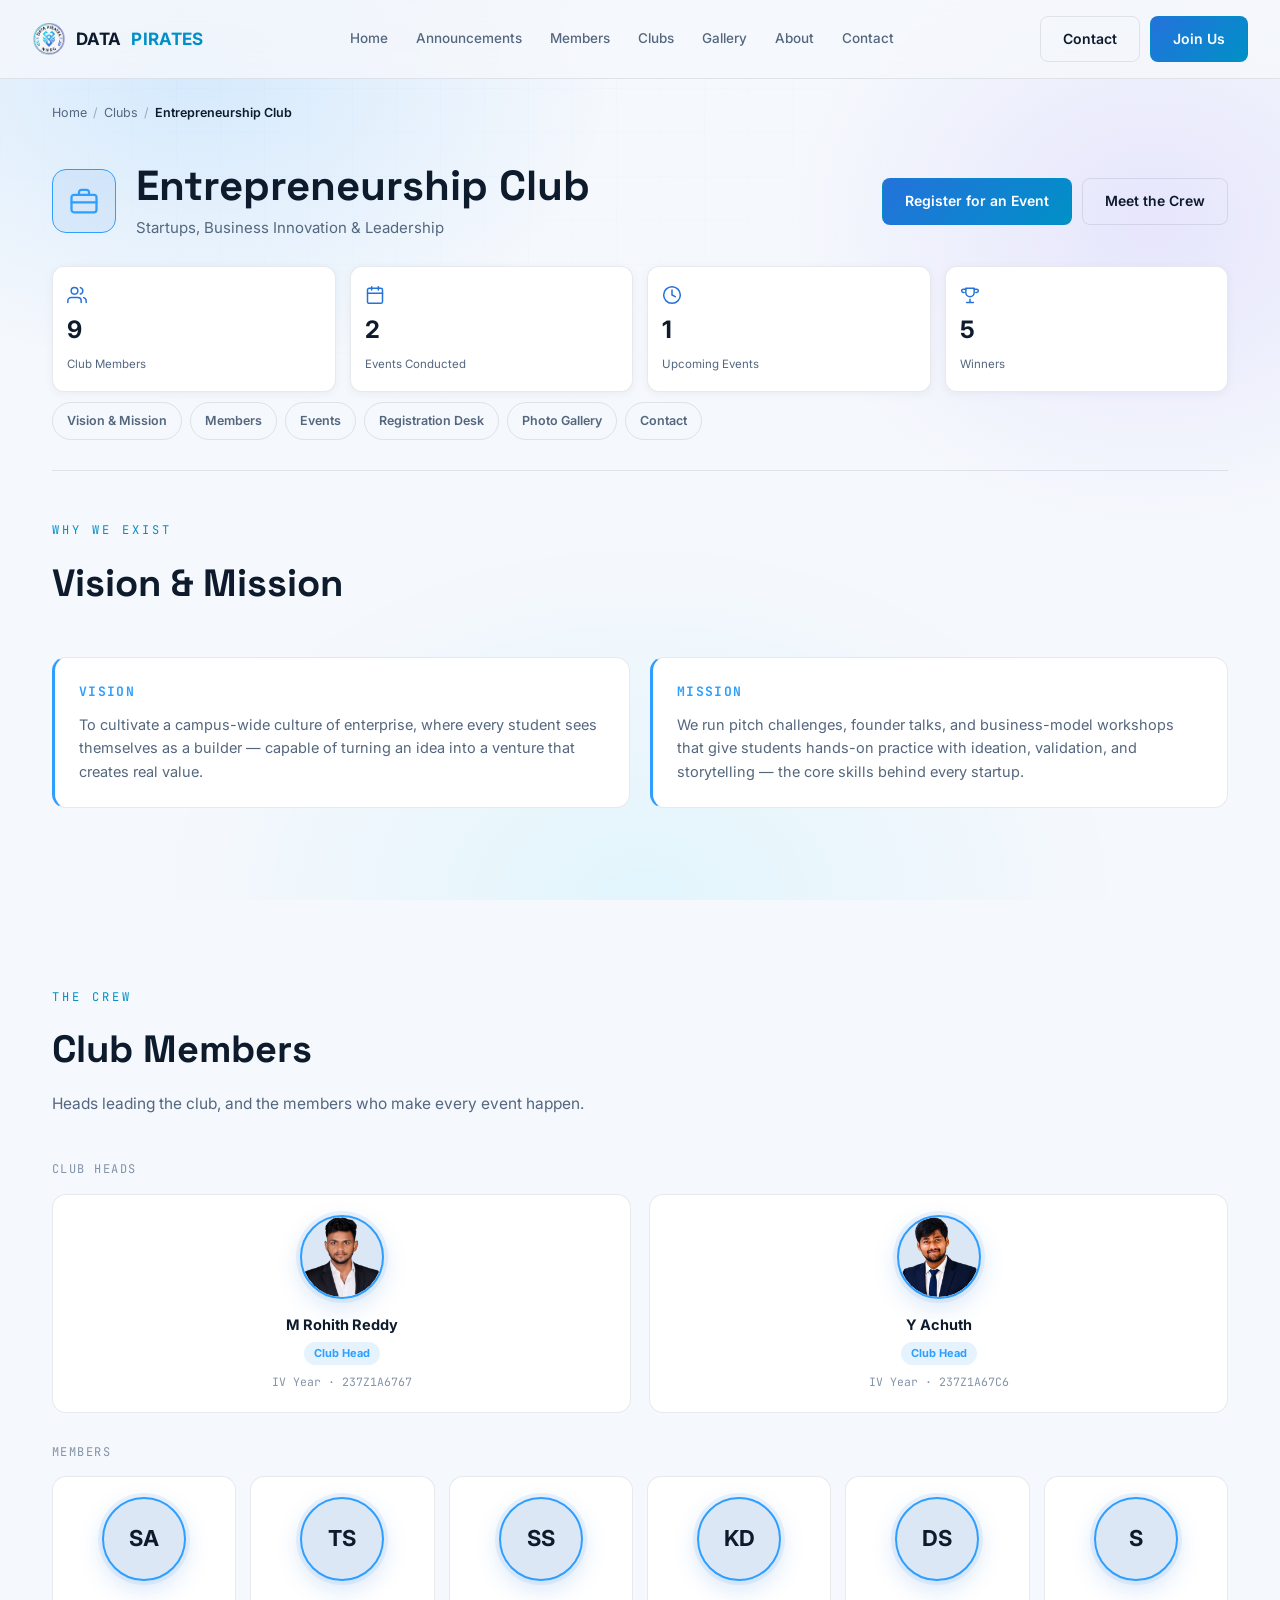
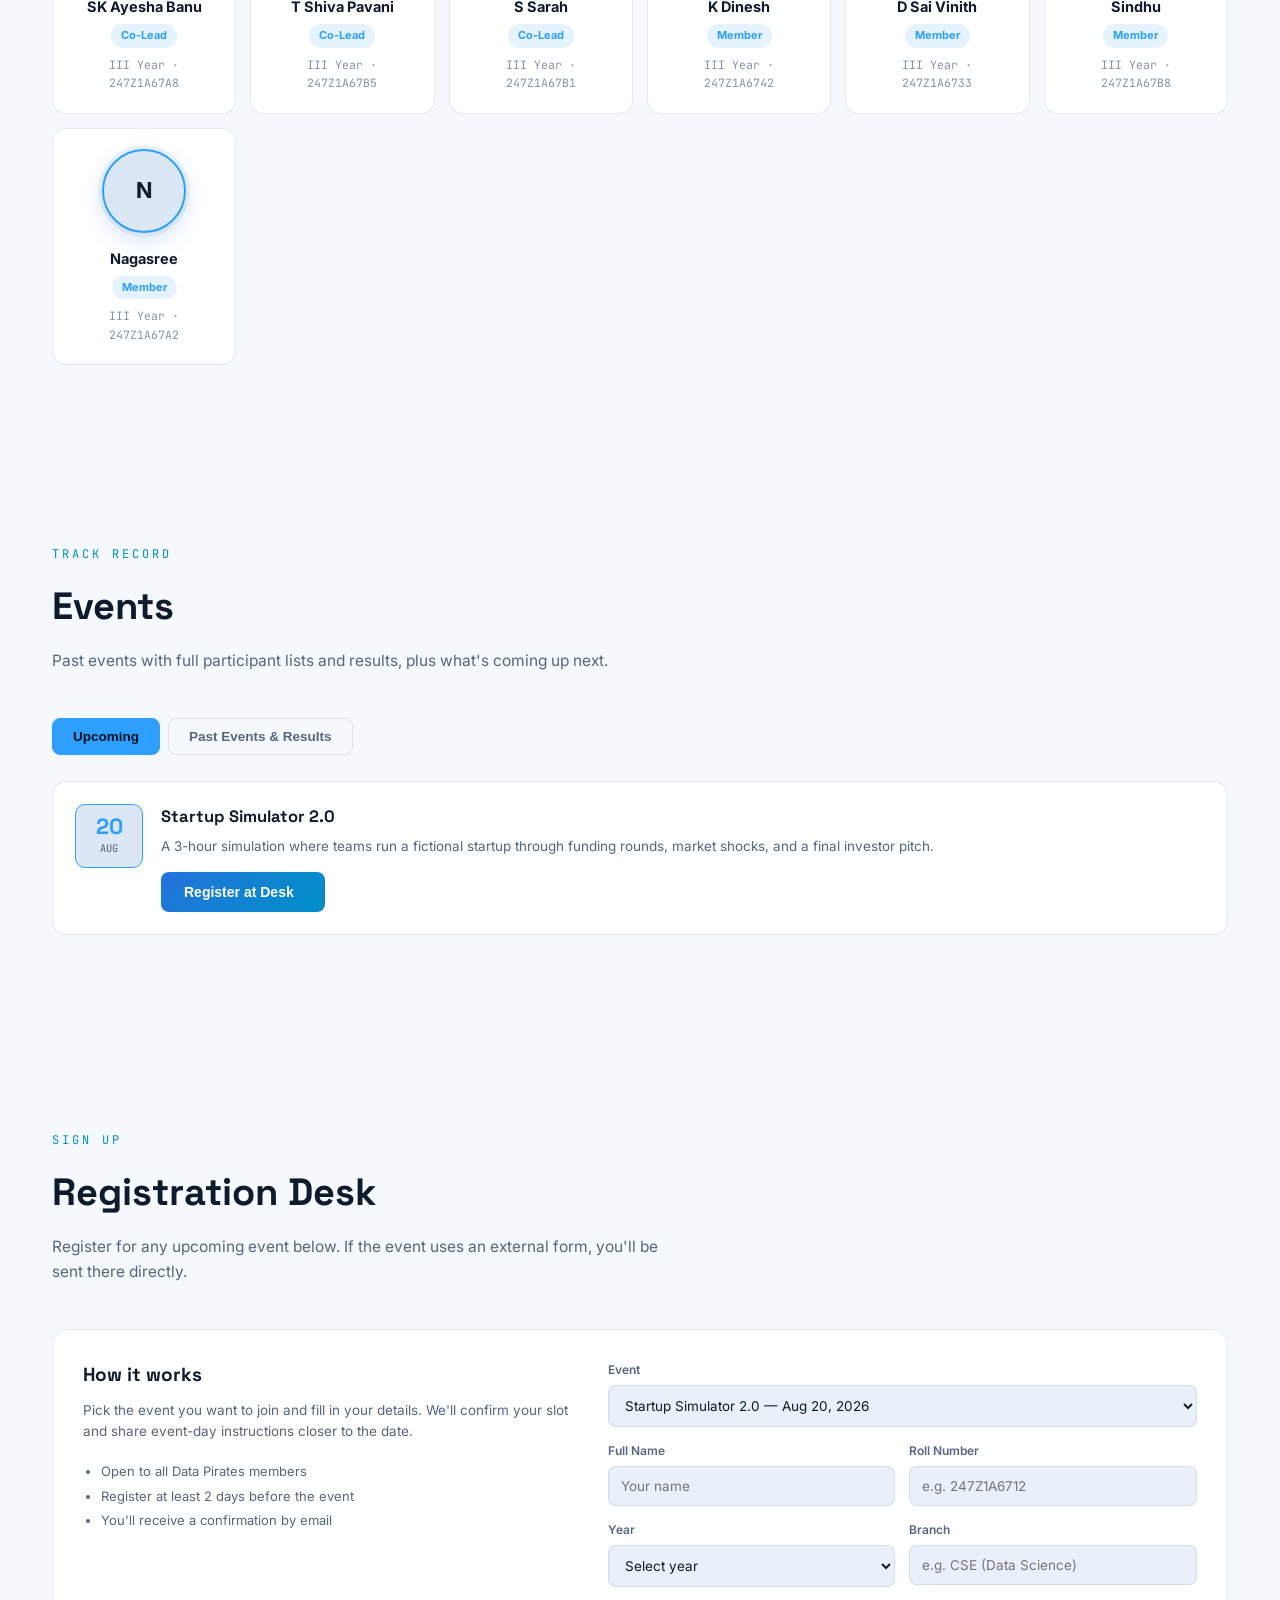
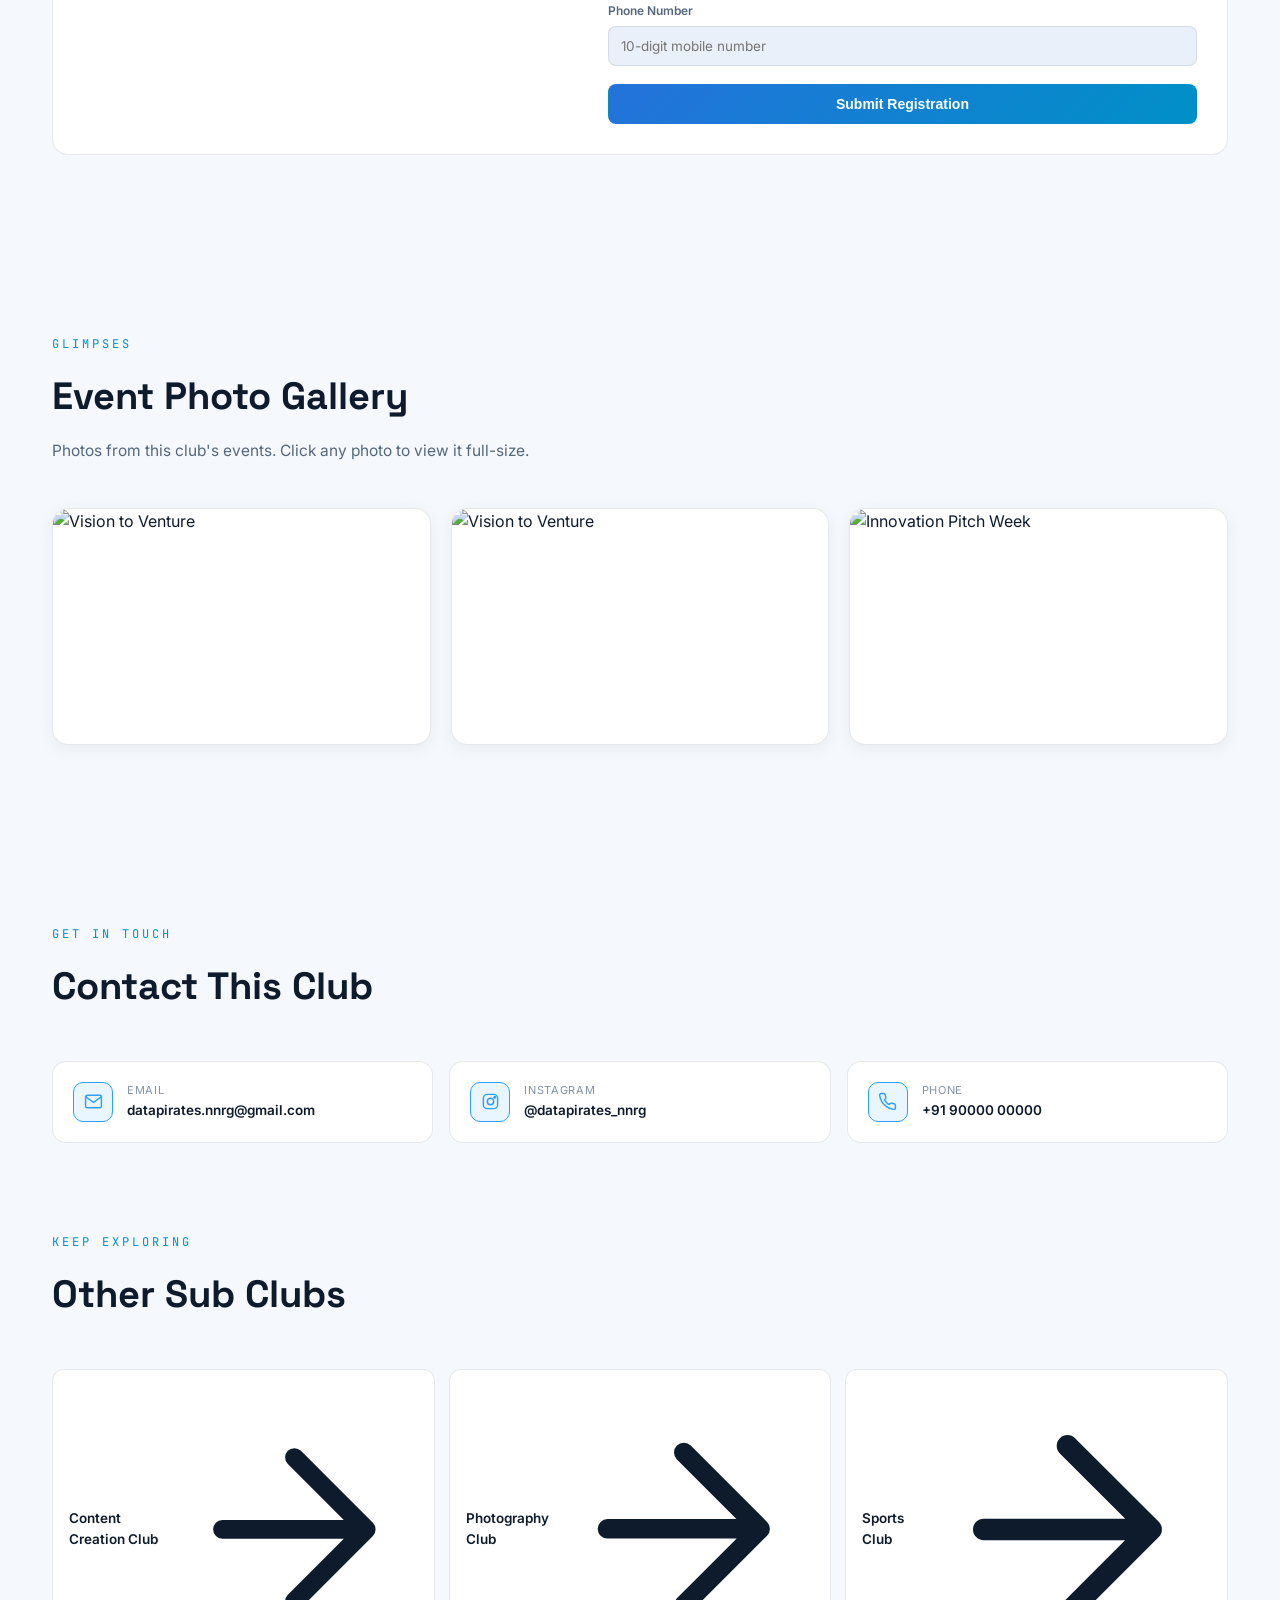
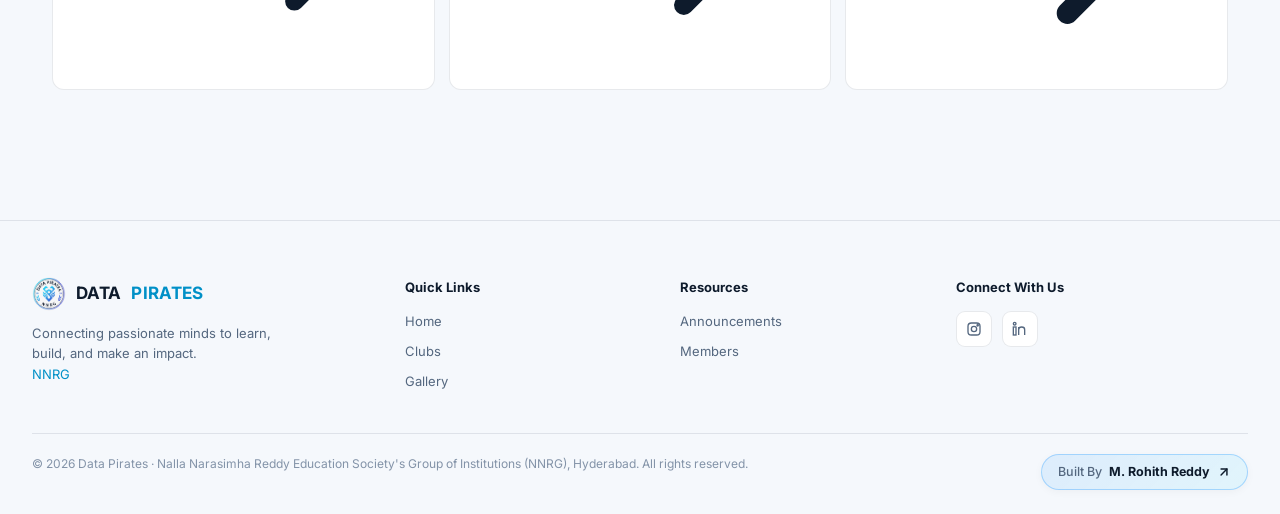
==== clubs/entrepreneurship-club.html @ 0f672252 "Added Data Pirates website" ====
<!DOCTYPE html>
<html lang="en">

<head>
  <meta charset="UTF-8">
  <meta name="viewport" content="width=device-width, initial-scale=1.0">
  <title>Entrepreneurship Club — Data Pirates</title>
  <meta name="description" content="Entrepreneurship Club at Data Pirates NNRG — members, events, results, upcoming events and registration.">
  <link rel="icon" type="image/jpeg" href="../images/favicon.jpeg">
  <link rel="preconnect" href="https://fonts.googleapis.com">
  <link
    href="https://fonts.googleapis.com/css2?family=Space+Grotesk:wght@500;600;700;800&family=Inter:wght@400;500;600;700&family=JetBrains+Mono:wght@400;500;700&display=swap"
    rel="stylesheet">
  <link rel="stylesheet" href="../style.css">
  <link rel="stylesheet" href="club.css">
</head>

<body class="light-mode" data-club="entrepreneurship">
  <div class="glow-bg"></div>
  <div class="grid-overlay"></div>

  <header>
    <a href="../index.html" class="logo">
      <div class="logo-mark logo-animated"><img src="../images/nav_logo.jpeg" alt="Data Pirates NNRG logo"></div>
      DATA <b>PIRATES</b>
    </a>
    <nav class="links" id="navLinks">
      <a href="../index.html#home">Home</a>
      <a href="../index.html#updates">Announcements</a>
      <a href="../index.html#members">Members</a>
      <a href="../index.html#clubs">Clubs</a>
      <a href="../gallery/index.html">Gallery</a>
      <a href="../index.html#about">About</a>
      <a href="../index.html#contact">Contact</a>
    </nav>
    <div class="nav-cta">
      <a href="#contact" class="btn btn-ghost">Contact</a>
      <a href="https://forms.gle/R5Wi1VMTRRuQQtkx8" target="_blank" rel="noopener noreferrer" class="btn btn-primary">Join Us</a>
      <button class="hamburger" id="hamburger" aria-label="Menu"><span></span><span></span><span></span></button>
    </div>
    <div class="mobile-menu" id="mobileMenu">
      <a href="../index.html#home">Home</a><a href="../index.html#updates">Announcements</a><a href="../index.html#members">Members</a>
      <a href="../index.html#clubs">Clubs</a><a href="../gallery/index.html">Gallery</a><a href="../index.html#about">About</a>
      <a href="#contact">Contact</a>
      <a href="https://forms.gle/R5Wi1VMTRRuQQtkx8" target="_blank" rel="noopener noreferrer" class="btn btn-primary">Join Us</a>
    </div>
  </header>

  <main>

    <!-- BREADCRUMB -->
    <div class="crumb">
      <a href="../index.html">Home</a><span class="sep">/</span>
      <a href="../index.html#clubs">Clubs</a><span class="sep">/</span>
      <span class="here" id="crumbHere">Club</span>
    </div>

    <!-- CLUB HERO -->
    <section class="club-hero" style="padding-bottom:0;">
      <div class="club-icon" id="clubHeroIcon"></div>
      <div>
        <h1 id="clubHeroName">Club Name</h1>
        <p class="tagline" id="clubHeroTagline">Tagline</p>
      </div>
      <div class="club-hero-actions">
        <a href="#register" class="btn btn-primary">Register for an Event</a>
        <a href="#members" class="btn btn-ghost">Meet the Crew</a>
      </div>
    </section>

    <div class="stat-strip" id="clubStatStrip" style="margin:26px 0 0;"></div>

    <!-- QUICK JUMP -->
    <div class="jumpnav">
      <a href="#vision">Vision &amp; Mission</a>
      <a href="#members">Members</a>
      <a href="#events">Events</a>
      <a href="#register">Registration Desk</a>
      <a href="#club-gallery">Photo Gallery</a>
      <a href="#contact">Contact</a>
    </div>

    <!-- VISION / MISSION -->
    <section id="vision" style="padding-top:0;">
      <div class="section-head">
        <div class="eyebrow">Why We Exist</div>
        <h2>Vision &amp; Mission</h2>
      </div>
      <div class="vm-grid">
        <div class="vm-card">
          <h4>Vision</h4>
          <p id="visionText"></p>
        </div>
        <div class="vm-card">
          <h4>Mission</h4>
          <p id="missionText"></p>
        </div>
      </div>
    </section>

    <!-- MEMBERS -->
    <section id="members">
      <div class="section-head">
        <div class="eyebrow">The Crew</div>
        <h2>Club Members</h2>
        <p>Heads leading the club, and the members who make every event happen.</p>
      </div>
      <div class="sub-label">Club Heads</div>
      <div class="members-heads" id="headsGrid"></div>
      <div class="sub-label">Members</div>
      <div class="members-rest" id="membersGrid"></div>
    </section>

    <!-- EVENTS -->
    <section id="events">
      <div class="section-head">
        <div class="eyebrow">Track Record</div>
        <h2>Events</h2>
        <p>Past events with full participant lists and results, plus what's coming up next.</p>
      </div>
      <div class="event-tabs">
        <button class="event-tab active" data-pane="paneUpcoming">Upcoming</button>
        <button class="event-tab" data-pane="panePast">Past Events &amp; Results</button>
      </div>
      <div class="event-pane active" id="paneUpcoming">
        <div id="upcomingEventsList"></div>
      </div>
      <div class="event-pane" id="panePast">
        <div id="pastEventsList"></div>
      </div>
    </section>

    <!-- REGISTRATION DESK -->
    <section id="register">
      <div class="section-head">
        <div class="eyebrow">Sign Up</div>
        <h2>Registration Desk</h2>
        <p>Register for any upcoming event below. If the event uses an external form, you'll be sent there directly.</p>
      </div>
      <div class="reg-wrap">
        <div class="reg-side">
          <h3>How it works</h3>
          <p>Pick the event you want to join and fill in your details. We'll confirm your slot and share event-day instructions closer to the date.</p>
          <ul>
            <li>Open to all Data Pirates members</li>
            <li>Register at least 2 days before the event</li>
            <li>You'll receive a confirmation by email</li>
          </ul>
        </div>
        <form class="reg-form" id="regForm">
          <div class="full">
            <label for="regEvent">Event</label>
            <select id="regEvent" name="event" required></select>
          </div>
          <div>
            <label for="regName">Full Name</label>
            <input id="regName" name="name" type="text" placeholder="Your name" required>
          </div>
          <div>
            <label for="regRoll">Roll Number</label>
            <input id="regRoll" name="roll" type="text" placeholder="e.g. 247Z1A6712" required>
          </div>
          <div>
            <label for="regYear">Year</label>
            <select id="regYear" name="year" required>
              <option value="">Select year</option>
              <option>I Year</option><option>II Year</option><option>III Year</option><option>IV Year</option>
            </select>
          </div>
          <div>
            <label for="regBranch">Branch</label>
            <input id="regBranch" name="branch" type="text" placeholder="e.g. CSE (Data Science)" required>
          </div>
          <div class="full">
            <label for="regPhone">Phone Number</label>
            <input id="regPhone" name="phone" type="tel" placeholder="10-digit mobile number" required>
          </div>
          <button type="submit" class="btn btn-primary">Submit Registration</button>
          <p class="reg-note" id="regConfirm" style="display:none;color:var(--blue-bright);">Your email app should now be open with your registration pre-filled — hit send to confirm your slot.</p>
        </form>
      </div>
    </section>

    <!-- CLUB GALLERY -->
    <section id="club-gallery">
      <div class="section-head">
        <div class="eyebrow">Glimpses</div>
        <h2>Event Photo Gallery</h2>
        <p>Photos from this club's events. Click any photo to view it full-size.</p>
      </div>
      <div class="gallery-grid" id="clubGalleryGrid"></div>
    </section>

    <!-- CONTACT -->
    <section id="contact">
      <div class="section-head">
        <div class="eyebrow">Get In Touch</div>
        <h2>Contact This Club</h2>
      </div>
      <div class="contact-grid" id="clubContactGrid"></div>
    </section>

    <!-- OTHER CLUBS -->
    <section style="padding-top:0;">
      <div class="section-head">
        <div class="eyebrow">Keep Exploring</div>
        <h2>Other Sub Clubs</h2>
      </div>
      <div class="other-clubs" id="otherClubs"></div>
    </section>

  </main>

  <footer>
    <div class="foot-grid">
      <div>
        <div class="logo" style="margin-bottom:12px;">
          <div class="logo-mark logo-animated"><img src="../images/footer_logo.jpeg" alt="Data Pirates NNRG logo"></div>
          DATA <b>PIRATES</b>
        </div>
        <p style="color:var(--text-dim);font-size:13px;max-width:260px;">Connecting passionate minds to learn, build,
          and make an impact. <a href="https://nnrg.edu.in/" target="_blank" rel="noopener noreferrer" style="color:var(--blue-bright);">NNRG</a></p>
      </div>
      <div>
        <h5>Quick Links</h5>
        <a href="../index.html#home">Home</a><a href="../index.html#clubs">Clubs</a><a href="../gallery/index.html">Gallery</a>
      </div>
      <div>
        <h5>Resources</h5>
        <a href="../index.html#updates">Announcements</a><a href="../index.html#members">Members</a>
      </div>
      <div>
        <h5>Connect With Us</h5>
        <div class="foot-socials">
          <a href="https://www.instagram.com/datapirates_nnrg?igsh=MTB2MWIzNXd2eTIxOA==" target="_blank" rel="noopener noreferrer" aria-label="Instagram">
            <svg viewBox="0 0 24 24" fill="none" stroke="currentColor" stroke-width="2">
              <rect x="3" y="3" width="18" height="18" rx="5" /><circle cx="12" cy="12" r="4" /><circle cx="17.5" cy="6.5" r="1" />
            </svg>
          </a>
          <a href="https://www.linkedin.com/in/nnrg-ds?utm_source=share_via&utm_content=profile&utm_medium=member_android" target="_blank" rel="noopener noreferrer" aria-label="LinkedIn">
            <svg viewBox="0 0 24 24" fill="none" stroke="currentColor" stroke-width="2">
              <rect x="2" y="9" width="4" height="12" /><circle cx="4" cy="4" r="2" /><path d="M10 9v12M10 13c0-2 2-4 4.5-4S19 11 19 13v8" />
            </svg>
          </a>
        </div>
      </div>
    </div>
    <div class="foot-bottom">
      <span>&copy; 2026 Data Pirates &middot; Nalla Narasimha Reddy Education Society's Group of Institutions (NNRG), Hyderabad. All rights reserved.</span>
      <a href="https://portfolio-pi-nine-75byigaozo.vercel.app/" target="_blank" rel="noopener noreferrer" class="built-by-btn">
        <span class="built-by-text">Built By</span><span class="built-by-name">M. Rohith Reddy</span>
        <svg width="14" height="14" viewBox="0 0 24 24" fill="none" stroke="currentColor" stroke-width="2.5" stroke-linecap="round" stroke-linejoin="round">
          <line x1="7" y1="17" x2="17" y2="7"></line><polyline points="7 7 17 7 17 17"></polyline>
        </svg>
      </a>
    </div>
  </footer>

  <script src="club-data.js"></script>
  <script src="club.js"></script>
</body>

</html>
---- style.css ----
:root {
      --bg: #050B16;
      --bg-2: #0A1526;
      --bg-3: #101F3A;
      --card: #0D1B30;
      --border: rgba(255, 255, 255, 0.08);
      --blue: #2E9FFF;
      --blue-bright: #00D4FF;
      --violet: #7B61FF;
      --text: #EAF1FB;
      --text-dim: #8CA0BE;
      --text-dim2: #5E7292;
      --gold: #FFC93C;
      --silver: #C9D4E0;
      --bronze: #D98A4E;
    }

    body.light-mode {
      --bg: #F5F8FC;
      --bg-2: #EAF0F9;
      --bg-3: #DCE7F5;
      --card: #FFFFFF;
      --border: rgba(20, 40, 70, 0.10);
      --blue: #2472DB;
      --blue-bright: #0090C7;
      --violet: #6A4FE0;
      --text: #0E1B2C;
      --text-dim: #54677F;
      --text-dim2: #8393A8;
      --gold: #C98A00;
      --silver: #94A3B5;
      --bronze: #B06B2E;
    }

    * {
      box-sizing: border-box;
      margin: 0;
      padding: 0;
    }

    html {
      scroll-behavior: smooth;
    }

    body {
      background: var(--bg);
      color: var(--text);
      font-family: 'Inter', sans-serif;
      line-height: 1.6;
      overflow-x: hidden;
      transition: background .35s ease, color .35s ease;
    }

    body.light-mode .club-icon {
      background: rgba(36, 114, 219, 0.08);
    }

    body.light-mode .stat-box svg,
    body.light-mode .announce-icon svg {
      color: var(--blue);
    }

    body.light-mode header {
      background: rgba(245, 248, 252, 0.8);
    }

    body.light-mode .hero h1 .accent {
      background: linear-gradient(135deg, var(--blue), var(--violet));
      -webkit-background-clip: text;
      background-clip: text;
      color: transparent;
    }

    body.light-mode .btn-primary {
      color: #fff;
    }

    body.light-mode .grid-overlay {
      opacity: 0.5;
    }

    body.light-mode .avatar-ring,
    body.light-mode .crew-mini .av,
    body.light-mode .member-mini .av,
    body.light-mode .podium-slot .av {
      background: var(--bg-3);
    }

    body.light-mode .voyage-mini {
      background: var(--bg-2);
    }

    body.light-mode .lead-card,
    body.light-mode .club-card,
    body.light-mode .event-card,
    body.light-mode .result-card,
    body.light-mode .announce-item,
    body.light-mode .stat-box,
    body.light-mode .update-panel {
      box-shadow: 0 2px 10px rgba(20, 40, 70, 0.05);
    }

    h1,
    h2,
    h3,
    h4,
    .display {
      font-family: 'Space Grotesk', sans-serif;
    }

    .mono {
      font-family: 'JetBrains Mono', monospace;
    }

    a {
      color: inherit;
      text-decoration: none;
    }

    img,
    svg {
      display: block;
      max-width: 100%;
    }

    ::selection {
      background: var(--blue);
      color: #00121F;
    }

    .glow-bg {
      position: fixed;
      inset: 0;
      z-index: -2;
      background:
        radial-gradient(ellipse 700px 500px at 15% 8%, rgba(46, 159, 255, 0.16), transparent 60%),
        radial-gradient(ellipse 600px 500px at 90% 25%, rgba(123, 97, 255, 0.12), transparent 60%),
        radial-gradient(ellipse 800px 600px at 50% 100%, rgba(0, 212, 255, 0.08), transparent 60%),
        var(--bg);
    }

    .grid-overlay {
      position: fixed;
      inset: 0;
      z-index: -1;
      opacity: 0.35;
      pointer-events: none;
      background-image:
        linear-gradient(rgba(46, 159, 255, 0.05) 1px, transparent 1px),
        linear-gradient(90deg, rgba(46, 159, 255, 0.05) 1px, transparent 1px);
      background-size: 44px 44px;
      mask-image: radial-gradient(ellipse 900px 700px at 30% 0%, black, transparent 70%);
    }

    /* NAV */
    header {
      position: sticky;
      top: 0;
      z-index: 100;
      display: flex;
      align-items: center;
      justify-content: space-between;
      padding: 16px 32px;
      background: rgba(5, 11, 22, 0.75);
      backdrop-filter: blur(14px);
      border-bottom: 1px solid var(--border);
    }

    .logo {
      display: flex;
      align-items: center;
      gap: 10px;
      font-weight: 700;
      font-size: 17px;
      letter-spacing: 0.02em;
    }

    .logo-mark {
      width: 34px;
      height: 34px;
      flex-shrink: 0;
    }

    .logo b {
      color: var(--blue-bright);
    }

    /* ANIMATED LOGO */
    @keyframes logoSpin {
      from {
        transform: rotate(0deg);
      }

      to {
        transform: rotate(360deg);
      }
    }

    @keyframes logoPulse {

      0%,
      100% {
        box-shadow: 0 0 0px rgba(46, 159, 255, 0.0);
      }

      50% {
        box-shadow: 0 0 18px rgba(46, 159, 255, 0.55);
      }
    }

    @keyframes logoFloat {

      0%,
      100% {
        transform: translateY(0);
      }

      50% {
        transform: translateY(-3px);
      }
    }

    .logo-animated {
      border-radius: 50%;
      overflow: hidden;
      animation: logoPulse 3.2s ease-in-out infinite, logoFloat 4.5s ease-in-out infinite;
      transition: transform .3s ease;
    }

    .logo-animated img {
      width: 100%;
      height: 100%;
      object-fit: cover;
      border-radius: 50%;
      animation: logoSpin 14s linear infinite;
    }

    .logo:hover .logo-animated {
      transform: scale(1.08);
    }

    .logo:hover .logo-animated img {
      animation-duration: 2.5s;
    }

    nav.links {
      display: flex;
      gap: 4px;
      align-items: center;
    }

    nav.links a {
      font-size: 13.5px;
      font-weight: 500;
      color: var(--text-dim);
      padding: 9px 12px;
      border-radius: 7px;
      transition: all .2s ease;
      white-space: nowrap;
    }

    nav.links a:hover,
    nav.links a.active {
      color: var(--text);
      background: rgba(46, 159, 255, 0.1);
    }

    .nav-cta {
      display: flex;
      align-items: center;
      gap: 10px;
    }

    .btn {
      display: inline-flex;
      align-items: center;
      gap: 8px;
      justify-content: center;
      padding: 11px 22px;
      border-radius: 8px;
      font-weight: 600;
      font-size: 14px;
      cursor: pointer;
      border: 1px solid transparent;
      transition: all .2s ease;
      white-space: nowrap;
    }

    .btn-primary {
      background: linear-gradient(135deg, var(--blue), var(--blue-bright));
      color: #00121F;
    }

    .btn-primary:hover {
      filter: brightness(1.12);
      transform: translateY(-1px);
    }

    .btn-ghost {
      border-color: var(--border);
      color: var(--text);
      background: transparent;
    }

    .btn-ghost:hover {
      border-color: var(--blue);
      color: var(--blue-bright);
    }

    .hamburger {
      display: none;
      flex-direction: column;
      gap: 5px;
      cursor: pointer;
      background: none;
      border: none;
      padding: 6px;
    }

    .hamburger span {
      width: 22px;
      height: 2px;
      background: var(--text);
      border-radius: 2px;
      transition: .25s;
    }

    .theme-toggle {
      width: 40px;
      height: 40px;
      border-radius: 50%;
      border: 1px solid var(--border);
      background: var(--card);
      display: flex;
      align-items: center;
      justify-content: center;
      cursor: pointer;
      flex-shrink: 0;
      transition: all .25s ease;
    }

    .theme-toggle:hover {
      border-color: var(--blue);
    }

    .theme-toggle svg {
      width: 18px;
      height: 18px;
      color: var(--blue-bright);
    }

    .theme-toggle .moon-icon {
      display: none;
    }

    body.light-mode .theme-toggle .sun-icon {
      display: none;
    }

    body.light-mode .theme-toggle .moon-icon {
      display: block;
    }

    .mobile-menu {
      display: none;
      position: fixed;
      top: 64px;
      left: 0;
      right: 0;
      bottom: 0;
      z-index: 99;
      background: rgba(5, 11, 22, 0.98);
      backdrop-filter: blur(10px);
      padding: 24px;
      flex-direction: column;
      gap: 6px;
      overflow-y: auto;
    }

    body.light-mode .mobile-menu {
      background: rgba(245, 248, 252, 0.98);
    }

    .mobile-menu.open {
      display: flex;
    }

    .mobile-menu a {
      padding: 14px 10px;
      font-size: 16px;
      border-bottom: 1px solid var(--border);
      color: var(--text-dim);
    }

    .mobile-menu .btn {
      margin-top: 16px;
    }

    main {
      max-width: 1240px;
      margin: 0 auto;
      padding: 0 32px;
    }

    section {
      padding: 90px 0;
    }

    .eyebrow {
      font-family: 'JetBrains Mono', monospace;
      font-size: 12px;
      letter-spacing: 0.25em;
      text-transform: uppercase;
      color: var(--blue-bright);
      margin-bottom: 12px;
    }

    .section-head {
      max-width: 620px;
      margin-bottom: 44px;
    }

    .section-head h2 {
      font-size: clamp(26px, 4vw, 38px);
      font-weight: 700;
    }

    .section-head p {
      color: var(--text-dim);
      margin-top: 12px;
      font-size: 15.5px;
    }

    .section-head.center {
      margin-left: auto;
      margin-right: auto;
      text-align: center;
    }

    /* HERO */
    .hero {
      display: grid;
      grid-template-columns: 1.05fr 0.95fr;
      gap: 50px;
      align-items: center;
      padding: 100px 0 70px;
    }

    .hero-eyebrow {
      font-family: 'JetBrains Mono', monospace;
      font-size: 13px;
      letter-spacing: 0.3em;
      color: var(--blue-bright);
      margin-bottom: 18px;
    }

    .hero h1 {
      font-size: clamp(40px, 6vw, 64px);
      font-weight: 800;
      line-height: 1.05;
    }

    .hero h1 .accent {
      background: linear-gradient(135deg, var(--blue-bright), var(--blue));
      -webkit-background-clip: text;
      background-clip: text;
      color: transparent;
    }

    .hero p.lede {
      margin-top: 22px;
      color: var(--text-dim);
      font-size: 16.5px;
      max-width: 480px;
    }

    .hero-actions {
      display: flex;
      gap: 14px;
      margin-top: 32px;
      flex-wrap: wrap;
    }

    .stat-strip {
      display: grid;
      grid-template-columns: repeat(4, 1fr);
      gap: 14px;
      margin-top: 56px;
    }

    .stat-box {
      background: var(--card);
      border: 1px solid var(--border);
      border-radius: 12px;
      padding: 18px 14px;
      display: flex;
      flex-direction: column;
      gap: 6px;
    }

    .stat-box svg {
      width: 20px;
      height: 20px;
      color: var(--blue-bright);
    }

    .stat-box b {
      font-size: 24px;
      font-weight: 700;
    }

    .stat-box span {
      font-size: 11.5px;
      color: var(--text-dim);
    }

    .hero-art {
      position: relative;
      aspect-ratio: 1/1;
      max-width: 480px;
      justify-self: end;
      width: 100%;
    }

    .hero-art svg {
      width: 100%;
      height: 100%;
    }

    .hero-logo-wrapper {
      position: relative;
      width: 100%;
      max-width: 440px;
      aspect-ratio: 1 / 1;
      margin: 0 auto;
      border-radius: 50%;
      padding: 12px;
      background: linear-gradient(135deg, rgba(36, 114, 219, 0.15), rgba(0, 212, 255, 0.08));
      border: 2px solid var(--border);
      box-shadow: 0 20px 50px rgba(36, 114, 219, 0.18), 0 0 30px rgba(0, 212, 255, 0.15);
      display: flex;
      align-items: center;
      justify-content: center;
      animation: logoFloat 4.5s ease-in-out infinite, logoPulse 3.5s ease-in-out infinite;
    }

    .hero-logo-img {
      width: 100%;
      height: 100%;
      object-fit: contain;
      border-radius: 50%;
      transition: transform 0.3s ease;
    }

    .hero-logo-wrapper:hover .hero-logo-img {
      transform: scale(1.04);
    }



    /* MODERN LEADERSHIP CARDS (Matching Screenshot Reference) */
    .leadership-card {
      background: var(--card);
      border: 1px solid var(--border);
      border-radius: 22px;
      padding: 20px 20px 16px 20px;
      display: flex;
      flex-direction: column;
      justify-content: space-between;
      transition: all 0.3s ease;
      box-shadow: 0 4px 16px rgba(20, 40, 70, 0.05);
      position: relative;
      overflow: hidden;
    }

    body.light-mode .leadership-card {
      background: #FAF7F2;
      border-color: rgba(20, 40, 70, 0.08);
    }

    .leadership-card:hover {
      transform: translateY(-5px);
      border-color: var(--blue);
      box-shadow: 0 16px 36px rgba(36, 114, 219, 0.15);
    }

    .lead-card-header {
      display: flex;
      justify-content: space-between;
      align-items: flex-start;
      gap: 8px;
      margin-bottom: 14px;
      min-height: 42px;
    }

    .lead-card-name {
      font-size: 16.5px;
      font-weight: 700;
      color: var(--text);
      line-height: 1.25;
      flex: 1;
    }

    .lead-card-role {
      font-family: 'JetBrains Mono', monospace;
      font-size: 10px;
      font-weight: 700;
      letter-spacing: 0.08em;
      text-transform: uppercase;
      color: var(--blue);
      text-align: right;
      max-width: 45%;
      line-height: 1.3;
      padding-top: 2px;
    }

    .lead-card-photo-wrapper {
      width: 100%;
      height: 240px;
      border-radius: 16px;
      overflow: hidden;
      background: linear-gradient(135deg, var(--bg-3), var(--bg-2));
      display: flex;
      align-items: center;
      justify-content: center;
      margin-bottom: 10px;
    }

    .lead-card-photo {
      width: 100%;
      height: 100%;
      object-fit: cover;
      object-position: top center;
      transition: transform 0.35s ease;
    }

    .leadership-card:hover .lead-card-photo {
      transform: scale(1.06);
    }

    .lead-card-footer {
      display: flex;
      justify-content: space-between;
      align-items: center;
      padding-top: 4px;
    }

    .lead-card-yr {
      font-size: 11.5px;
      font-weight: 600;
      color: var(--text-dim2);
    }

    /* shared grids */
    .grid-4 {
      display: grid;
      grid-template-columns: repeat(4, 1fr);
      gap: 18px;
    }

    .grid-5 {
      display: grid;
      grid-template-columns: repeat(5, 1fr);
      gap: 16px;
    }

    .grid-3 {
      display: grid;
      grid-template-columns: repeat(3, 1fr);
      gap: 20px;
    }

    .lead-card,
    .club-card {
      background: var(--card);
      border: 1px solid var(--border);
      border-radius: 14px;
      padding: 22px;
      transition: all .25s ease;
      position: relative;
      overflow: hidden;
    }

    .lead-card:hover,
    .club-card:hover {
      transform: translateY(-4px);
      border-color: var(--blue);
      box-shadow: 0 12px 30px rgba(46, 159, 255, 0.12);
    }

    .avatar-ring {
      width: 84px;
      height: 84px;
      border-radius: 50%;
      margin: 0 auto 14px;
      background: var(--bg-3);
      border: 2.5px solid var(--flag, var(--blue));
      display: flex;
      align-items: center;
      justify-content: center;
      font-weight: 700;
      font-size: 22px;
      color: var(--text);
      box-shadow: 0 8px 24px rgba(36, 114, 219, 0.18), 0 0 0 4px rgba(36, 114, 219, 0.08);
      overflow: hidden;
      transition: all .3s ease;
    }

    .lead-card:hover .avatar-ring {
      transform: scale(1.05);
      box-shadow: 0 12px 30px rgba(36, 114, 219, 0.3), 0 0 0 6px rgba(36, 114, 219, 0.15);
    }

    .avatar-ring img {
      width: 100%;
      height: 100%;
      object-fit: cover;
      border-radius: 50%;
      transition: transform .35s ease;
    }

    .lead-card:hover .avatar-ring img {
      transform: scale(1.1);
    }

    .lead-card {
      text-align: center;
    }

    .lead-card h4 {
      font-size: 15.5px;
      font-weight: 600;
    }

    .lead-card .role {
      font-size: 12.5px;
      color: var(--blue-bright);
      margin-top: 2px;
    }

    .lead-card .yr {
      font-size: 11.5px;
      color: var(--text-dim2);
      margin-top: 2px;
    }

    .club-icon {
      width: 48px;
      height: 48px;
      border-radius: 10px;
      background: rgba(46, 159, 255, 0.1);
      display: flex;
      align-items: center;
      justify-content: center;
      margin-bottom: 14px;
      border: 1px solid var(--flag, var(--blue));
    }

    .club-icon svg {
      width: 24px;
      height: 24px;
      color: var(--flag, var(--blue));
    }

    .club-card h3 {
      font-size: 17px;
      font-weight: 700;
    }

    .club-card .focus {
      font-size: 13px;
      color: var(--text-dim);
      margin-top: 4px;
    }

    .club-card .head-line {
      font-size: 12.5px;
      color: var(--text-dim);
      margin-top: 12px;
    }

    .club-card .head-line b {
      color: var(--text);
    }

    .club-actions {
      display: flex;
      gap: 8px;
      margin-top: 16px;
    }

    .club-btn {
      flex: 1;
      padding: 9px;
      border-radius: 7px;
      border: 1px solid var(--flag, var(--blue));
      background: transparent;
      color: var(--text);
      font-size: 12.5px;
      font-weight: 600;
      cursor: pointer;
      transition: all .2s ease;
      text-align: center;
    }

    .club-btn:hover {
      background: var(--flag, var(--blue));
      color: #00121F;
    }

    .club-btn.active {
      background: var(--flag, var(--blue));
      color: #00121F;
    }

    .club-detail {
      display: none;
      margin-top: 16px;
      padding-top: 16px;
      border-top: 1px dashed var(--border);
    }

    .club-detail.open {
      display: block;
    }

    .mini-heading {
      font-family: 'JetBrains Mono', monospace;
      font-size: 10.5px;
      letter-spacing: 0.12em;
      text-transform: uppercase;
      color: var(--blue-bright);
      margin: 14px 0 8px;
    }

    .mini-heading:first-child {
      margin-top: 0;
    }

    .crew-mini {
      display: grid;
      grid-template-columns: repeat(auto-fill, minmax(64px, 1fr));
      gap: 10px;
    }

    .crew-mini .cm {
      text-align: center;
      font-size: 11px;
    }

    .crew-mini .av {
      width: 40px;
      height: 40px;
      border-radius: 50%;
      background: var(--bg-3);
      border: 1.5px solid var(--flag, var(--blue));
      display: flex;
      align-items: center;
      justify-content: center;
      margin: 0 auto 4px;
      font-size: 11px;
      font-weight: 700;
    }

    .voyage-mini {
      background: var(--bg-3);
      border-radius: 8px;
      padding: 10px 12px;
      margin-bottom: 8px;
      border-left: 3px solid var(--flag, var(--blue));
    }

    .voyage-mini .vt {
      display: flex;
      justify-content: space-between;
      font-size: 12.5px;
      font-weight: 600;
      gap: 8px;
      flex-wrap: wrap;
    }

    .voyage-mini .vd {
      font-size: 10.5px;
      color: var(--text-dim);
    }

    .voyage-mini .vm {
      font-size: 11px;
      color: var(--text-dim);
      margin-top: 4px;
    }

    .voyage-mini .vm b {
      color: var(--text);
    }

    /* EVENTS */
    .event-card {
      background: var(--card);
      border: 1px solid var(--border);
      border-radius: 14px;
      overflow: hidden;
      transition: all .25s ease;
    }

    .event-card:hover {
      transform: translateY(-4px);
      border-color: var(--blue);
    }

    .event-banner {
      height: 120px;
      background: linear-gradient(135deg, var(--bg-3), var(--bg-2));
      position: relative;
      display: flex;
      align-items: center;
      justify-content: center;
    }

    .event-banner svg {
      width: 44px;
      height: 44px;
      color: var(--blue-bright);
      opacity: 0.6;
    }

    .event-date-chip {
      position: absolute;
      top: 12px;
      left: 12px;
      background: rgba(5, 11, 22, 0.85);
      border: 1px solid var(--border);
      border-radius: 8px;
      padding: 6px 10px;
      font-family: 'JetBrains Mono', monospace;
      font-size: 11px;
      text-align: center;
    }

    body.light-mode .event-date-chip {
      background: rgba(255, 255, 255, 0.85);
    }

    .event-body {
      padding: 18px;
    }

    .event-body h3 {
      font-size: 16px;
      font-weight: 700;
    }

    .event-body .loc {
      font-size: 12px;
      color: var(--blue-bright);
      margin-top: 6px;
      display: flex;
      align-items: center;
      gap: 5px;
    }

    .event-body p {
      font-size: 13px;
      color: var(--text-dim);
      margin-top: 8px;
    }

    .event-body .btn {
      margin-top: 14px;
      width: 100%;
      padding: 9px;
      font-size: 13px;
    }

    /* UPDATES: announcements ticker + results side by side */
    .update-grid {
      display: grid;
      grid-template-columns: 1fr 1fr;
      gap: 24px;
      align-items: start;
    }

    .update-panel {
      background: var(--card);
      border: 1px solid var(--border);
      border-radius: 16px;
      padding: 24px;
    }

    .update-panel .panel-title {
      display: flex;
      align-items: center;
      gap: 10px;
      margin-bottom: 18px;
    }

    .update-panel .panel-title .dot {
      width: 8px;
      height: 8px;
      border-radius: 50%;
      background: var(--blue-bright);
      box-shadow: 0 0 8px var(--blue-bright);
    }

    .update-panel .panel-title h3 {
      font-size: 16px;
      font-weight: 700;
    }

    .update-panel .panel-title span {
      font-size: 11px;
      color: var(--text-dim2);
      margin-left: auto;
      font-family: 'JetBrains Mono', monospace;
    }

    .ticker-wrap {
      height: 380px;
      overflow: hidden;
      position: relative;
      -webkit-mask-image: linear-gradient(to bottom, transparent, black 8%, black 92%, transparent);
      mask-image: linear-gradient(to bottom, transparent, black 8%, black 92%, transparent);
    }

    .ticker-track {
      display: flex;
      flex-direction: column;
      animation: tickerUp 22s linear infinite;
    }

    .ticker-wrap:hover .ticker-track {
      animation-play-state: paused;
    }

    @keyframes tickerUp {
      0% {
        transform: translateY(0);
      }

      100% {
        transform: translateY(-50%);
      }
    }

    .announce-item {
      display: flex;
      gap: 14px;
      padding: 14px 4px;
      border-bottom: 1px solid var(--border);
      align-items: flex-start;
    }

    .announce-icon {
      width: 38px;
      height: 38px;
      border-radius: 10px;
      background: rgba(46, 159, 255, 0.12);
      display: flex;
      align-items: center;
      justify-content: center;
      flex-shrink: 0;
    }

    .announce-icon svg {
      width: 18px;
      height: 18px;
      color: var(--blue-bright);
    }

    .announce-item h4 {
      font-size: 13.5px;
      font-weight: 600;
    }

    .announce-item p {
      font-size: 12px;
      color: var(--text-dim);
      margin-top: 3px;
    }

    .announce-date {
      font-family: 'JetBrains Mono', monospace;
      font-size: 10.5px;
      color: var(--text-dim2);
      white-space: nowrap;
      margin-left: auto;
      padding-top: 2px;
    }

    .results-stack {
      display: flex;
      flex-direction: column;
      gap: 16px;
      max-height: 380px;
      overflow-y: auto;
      padding-right: 4px;
    }

    .results-stack::-webkit-scrollbar {
      width: 5px;
    }

    .results-stack::-webkit-scrollbar-thumb {
      background: var(--border);
      border-radius: 4px;
    }

    .result-card {
      background: var(--bg-3);
      border: 1px solid var(--border);
      border-radius: 12px;
      padding: 18px;
    }

    .result-card .rh {
      display: flex;
      justify-content: space-between;
      flex-wrap: wrap;
      gap: 8px;
      margin-bottom: 10px;
    }

    .result-card h3 {
      font-size: 14.5px;
      font-weight: 700;
    }

    .result-card .rmeta {
      font-size: 11.5px;
      color: var(--text-dim);
    }

    .podium-row {
      display: flex;
      justify-content: center;
      align-items: flex-end;
      gap: 12px;
      margin: 8px 0 4px;
    }

    .podium-slot {
      text-align: center;
    }

    .podium-slot .av {
      width: 42px;
      height: 42px;
      border-radius: 50%;
      background: var(--card);
      border: 2px solid var(--place-color);
      display: flex;
      align-items: center;
      justify-content: center;
      font-weight: 700;
      font-size: 12px;
      margin: 0 auto 5px;
    }

    .podium-slot .pname {
      font-size: 10.5px;
      font-weight: 600;
    }

    .podium-slot .bar {
      width: 48px;
      border-radius: 6px 6px 0 0;
      background: var(--place-color);
      color: #0A1120;
      font-weight: 800;
      display: flex;
      align-items: center;
      justify-content: center;
      margin-top: 6px;
    }

    .podium-slot.p1 .bar {
      height: 44px;
      font-size: 16px;
    }

    .podium-slot.p2 .bar {
      height: 32px;
      font-size: 14px;
    }

    .podium-slot.p3 .bar {
      height: 24px;
      font-size: 12px;
    }

    .result-card .participants {
      font-size: 11px;
      color: var(--text-dim);
      margin-top: 10px;
      text-align: center;
    }

    .result-card .participants b {
      color: var(--text);
    }

    /* MEMBERS */
    .member-filters {
      display: flex;
      gap: 8px;
      flex-wrap: wrap;
      margin-bottom: 28px;
    }

    .filter-chip {
      padding: 8px 16px;
      border-radius: 20px;
      border: 1px solid var(--border);
      font-size: 12.5px;
      cursor: pointer;
      color: var(--text-dim);
      transition: all .2s ease;
      background: transparent;
    }

    .filter-chip:hover {
      border-color: var(--blue);
    }

    .filter-chip.active {
      background: var(--blue);
      border-color: var(--blue);
      color: #00121F;
      font-weight: 700;
    }

    .member-grid {
      display: grid;
      grid-template-columns: repeat(6, 1fr);
      gap: 16px;
    }

    .member-mini {
      text-align: center;
    }

    .member-mini .av {
      width: 60px;
      height: 60px;
      border-radius: 50%;
      background: var(--card);
      border: 2px solid var(--flag, var(--blue));
      display: flex;
      align-items: center;
      justify-content: center;
      font-weight: 700;
      margin: 0 auto 8px;
    }

    .member-mini .nm {
      font-size: 12.5px;
      font-weight: 600;
    }

    .member-mini .rl {
      font-size: 10.5px;
      color: var(--text-dim);
    }

    /* GALLERY */
    .gallery-grid {
      display: grid;
      grid-template-columns: repeat(3, 1fr);
      gap: 20px;
    }

    .gallery-tile {
      aspect-ratio: 16 / 10;
      border-radius: 16px;
      position: relative;
      overflow: hidden;
      border: 1px solid var(--border);
      background: var(--card);
      cursor: pointer;
      box-shadow: 0 4px 16px rgba(0, 0, 0, 0.06);
      transition: all 0.4s cubic-bezier(0.2, 0.8, 0.2, 1);
    }

    .gallery-tile:hover {
      transform: translateY(-5px);
      box-shadow: 0 12px 28px rgba(46, 159, 255, 0.15);
      border-color: rgba(46, 159, 255, 0.4);
    }

    .gallery-tile .gallery-img {
      width: 100%;
      height: 100%;
      object-fit: cover;
      display: block;
      transition: transform 0.6s cubic-bezier(0.2, 0.8, 0.2, 1);
    }

    .gallery-tile:hover .gallery-img {
      transform: scale(1.08);
    }

    .gallery-tile .tile-overlay {
      position: absolute;
      inset: 0;
      background: linear-gradient(to top, rgba(5, 11, 22, 0.9) 0%, rgba(5, 11, 22, 0.4) 50%, rgba(5, 11, 22, 0.1) 100%);
      display: flex;
      flex-direction: column;
      justify-content: space-between;
      padding: 16px;
      opacity: 0;
      transition: opacity 0.35s ease, backdrop-filter 0.35s ease;
      backdrop-filter: blur(2px);
    }

    .gallery-tile:hover .tile-overlay {
      opacity: 1;
    }

    .overlay-top {
      display: flex;
      justify-content: space-between;
      align-items: center;
      transform: translateY(-8px);
      transition: transform 0.35s cubic-bezier(0.2, 0.8, 0.2, 1);
    }

    .gallery-tile:hover .overlay-top {
      transform: translateY(0);
    }

    .tile-tag {
      background: linear-gradient(135deg, var(--blue), var(--violet));
      color: #fff;
      font-size: 11px;
      font-weight: 700;
      letter-spacing: 0.05em;
      text-transform: uppercase;
      padding: 4px 10px;
      border-radius: 99px;
      box-shadow: 0 2px 8px rgba(0, 0, 0, 0.3);
    }

    .zoom-icon {
      width: 32px;
      height: 32px;
      border-radius: 50%;
      background: rgba(255, 255, 255, 0.15);
      backdrop-filter: blur(4px);
      display: flex;
      align-items: center;
      justify-content: center;
      color: #fff;
      border: 1px solid rgba(255, 255, 255, 0.25);
    }

    .tile-title {
      color: #fff;
      font-weight: 700;
      font-size: 16px;
      line-height: 1.3;
      text-shadow: 0 2px 6px rgba(0, 0, 0, 0.4);
      transform: translateY(8px);
      transition: transform 0.35s cubic-bezier(0.2, 0.8, 0.2, 1);
    }

    .gallery-tile:hover .tile-title {
      transform: translateY(0);
    }

    /* Gallery Call To Action on Home Page */
    .gallery-cta-box {
      margin-top: 36px;
      display: flex;
      justify-content: center;
    }

    .btn-gallery-explore {
      display: inline-flex;
      align-items: center;
      gap: 12px;
      padding: 14px 28px;
      font-size: 15px;
      font-weight: 700;
      border-radius: 99px;
      background: linear-gradient(135deg, var(--blue), var(--violet));
      color: #ffffff !important;
      text-decoration: none;
      box-shadow: 0 8px 24px rgba(46, 159, 255, 0.25);
      transition: all 0.3s cubic-bezier(0.2, 0.8, 0.2, 1);
      position: relative;
      overflow: hidden;
    }

    .btn-gallery-explore:hover {
      transform: translateY(-3px) scale(1.02);
      box-shadow: 0 14px 32px rgba(46, 159, 255, 0.45);
      background: linear-gradient(135deg, var(--blue-bright), var(--violet));
    }

    .btn-gallery-explore svg {
      transition: transform 0.25s ease;
    }

    .btn-gallery-explore:hover svg {
      transform: translateX(4px);
    }

    /* Lightbox Modal */
    .lightbox {
      position: fixed;
      inset: 0;
      z-index: 1000;
      background: rgba(3, 7, 15, 0.94);
      backdrop-filter: blur(8px);
      display: none;
      align-items: center;
      justify-content: center;
      padding: 40px;
    }

    .lightbox.open {
      display: flex;
      animation: fadeIn 0.25s ease;
    }

    .lightbox img {
      max-width: 100%;
      max-height: 85vh;
      border-radius: 12px;
      box-shadow: 0 24px 70px rgba(0, 0, 0, 0.6);
      border: 1px solid rgba(255, 255, 255, 0.15);
      animation: zoomIn 0.25s cubic-bezier(0.2, 0.8, 0.2, 1);
    }

    .lightbox-close {
      position: absolute;
      top: 24px;
      right: 32px;
      width: 44px;
      height: 44px;
      border-radius: 50%;
      background: rgba(255, 255, 255, 0.12);
      border: 1px solid rgba(255, 255, 255, 0.25);
      color: #fff;
      font-size: 24px;
      cursor: pointer;
      display: flex;
      align-items: center;
      justify-content: center;
      transition: all 0.2s ease;
    }

    .lightbox-close:hover {
      background: rgba(255, 255, 255, 0.25);
      transform: scale(1.08);
    }

    @keyframes fadeIn {
      from { opacity: 0; }
      to { opacity: 1; }
    }

    @keyframes zoomIn {
      from { transform: scale(0.94); opacity: 0; }
      to { transform: scale(1); opacity: 1; }
    }


    /* CTA band */
    .cta-band {
      background: linear-gradient(135deg, rgba(46, 159, 255, 0.14), rgba(123, 97, 255, 0.1));
      border: 1px solid var(--border);
      border-radius: 18px;
      padding: 36px 32px;
      display: flex;
      align-items: center;
      justify-content: space-between;
      gap: 20px;
      flex-wrap: wrap;
    }

    .cta-band h3 {
      font-size: 20px;
      font-weight: 700;
    }

    .cta-band p {
      color: var(--text-dim);
      font-size: 14px;
      margin-top: 4px;
    }

    /* CONTACT / FOOTER */
    footer {
      border-top: 1px solid var(--border);
      margin-top: 40px;
      padding: 56px 32px 24px;
    }

    .foot-grid {
      max-width: 1240px;
      margin: 0 auto;
      display: grid;
      grid-template-columns: 1.4fr 1fr 1fr 1.2fr;
      gap: 32px;
    }

    .foot-grid h5 {
      font-size: 13px;
      color: var(--text);
      margin-bottom: 14px;
    }

    .foot-grid a {
      display: block;
      font-size: 13px;
      color: var(--text-dim);
      margin-bottom: 9px;
    }

    .foot-grid a:hover {
      color: var(--blue-bright);
    }

    .foot-bottom {
      max-width: 1240px;
      margin: 32px auto 0;
      padding-top: 20px;
      border-top: 1px solid var(--border);
      display: flex;
      justify-content: space-between;
      color: var(--text-dim2);
      font-size: 12px;
      flex-wrap: wrap;
      gap: 10px;
    }

    .foot-socials {
      display: flex;
      gap: 10px;
    }

    .foot-socials a {
      width: 36px;
      height: 36px;
      border-radius: 9px;
      background: var(--card);
      border: 1px solid var(--border);
      display: flex;
      align-items: center;
      justify-content: center;
      transition: all .2s ease;
    }

    .foot-socials a:hover {
      border-color: var(--blue);
      transform: translateY(-2px);
    }

    .foot-socials svg {
      width: 16px;
      height: 16px;
      color: var(--text-dim);
    }

    .foot-socials a:hover svg {
      color: var(--blue-bright);
    }

    /* RESPONSIVE */
    @media (max-width:1200px) {
      main {
        padding: 0 24px;
      }
    }

    @media (max-width:1080px) {
      .grid-5 {
        grid-template-columns: repeat(3, 1fr);
      }

      .grid-4 {
        grid-template-columns: repeat(2, 1fr);
      }

      .member-grid {
        grid-template-columns: repeat(4, 1fr);
      }

      .gallery-grid {
        grid-template-columns: repeat(3, 1fr);
      }

      .foot-grid {
        grid-template-columns: 1fr 1fr;
      }

      .hero {
        gap: 32px;
      }
    }

    @media (max-width:960px) {
      .update-grid {
        grid-template-columns: 1fr;
      }

      .ticker-wrap,
      .results-stack {
        height: 300px;
        max-height: 300px;
      }
    }

    @media (max-width:900px) {
      nav.links {
        display: none;
      }

      .nav-cta .btn-ghost {
        display: none;
      }

      .hamburger {
        display: flex;
      }

      .hero {
        grid-template-columns: 1fr;
        padding: 70px 0 50px;
      }

      .hero-art {
        justify-self: center;
        max-width: 300px;
        order: -1;
      }

      .stat-strip {
        grid-template-columns: repeat(2, 1fr);
      }

      .grid-3 {
        grid-template-columns: repeat(2, 1fr);
      }

      .cta-band {
        flex-direction: column;
        text-align: center;
      }

      .cta-band .btn {
        width: 100%;
      }
    }

    @media (max-width:760px) {
      .grid-5 {
        grid-template-columns: repeat(2, 1fr);
      }

      .member-grid {
        grid-template-columns: repeat(3, 1fr);
      }

      section {
        padding: 70px 0;
      }
    }

    @media (max-width:640px) {
      main {
        padding: 0 18px;
      }

      section {
        padding: 56px 0;
      }

      header {
        padding: 12px 16px;
      }

      .logo {
        font-size: 15px;
      }

      .logo-mark {
        width: 28px;
        height: 28px;
      }

      .nav-cta {
        gap: 8px;
      }

      .nav-cta .btn-primary {
        padding: 9px 14px;
        font-size: 13px;
      }

      .grid-5,
      .grid-4,
      .grid-3 {
        grid-template-columns: 1fr 1fr;
      }

      .member-grid {
        grid-template-columns: repeat(3, 1fr);
      }

      .gallery-grid {
        grid-template-columns: repeat(2, 1fr);
      }

      .foot-grid {
        grid-template-columns: 1fr 1fr;
        gap: 24px;
      }

      .podium-row {
        gap: 8px;
      }

      .podium-slot .bar {
        width: 40px;
      }

      .podium-slot .pname {
        font-size: 10px;
      }

      .stat-strip {
        grid-template-columns: repeat(2, 1fr);
        gap: 10px;
      }

      .stat-box {
        padding: 14px 12px;
      }

      .stat-box b {
        font-size: 20px;
      }

      .foot-bottom {
        flex-direction: column;
        text-align: center;
      }
    }

    @media (max-width:480px) {

      .grid-5,
      .grid-4,
      .grid-3 {
        grid-template-columns: 1fr 1fr;
      }

      .member-grid {
        grid-template-columns: repeat(2, 1fr);
      }

      .stat-strip {
        grid-template-columns: 1fr 1fr;
      }

      .foot-grid {
        grid-template-columns: 1fr;
      }

      .hero h1 {
        font-size: 38px;
      }

      .hero-eyebrow {
        font-size: 11px;
        letter-spacing: 0.2em;
      }

      .ticker-wrap,
      .results-stack {
        height: 260px;
        max-height: 260px;
      }
    }

    @media (max-width:360px) {

      .grid-4,
      .grid-3 {
        grid-template-columns: 1fr;
      }

      .member-grid {
        grid-template-columns: repeat(2, 1fr);
      }

      .hero-actions {
        flex-direction: column;
      }

      .hero-actions .btn {
        width: 100%;
      }
    }

    /* BUILT BY BUTTON */
    .built-by-btn {
      display: inline-flex;
      align-items: center;
      gap: 7px;
      padding: 7px 16px;
      border-radius: 9999px;
      background: linear-gradient(135deg, rgba(46, 159, 255, 0.12), rgba(0, 212, 255, 0.08));
      border: 1px solid rgba(46, 159, 255, 0.35);
      color: var(--text);
      font-size: 12.5px;
      font-weight: 600;
      text-decoration: none;
      transition: all 0.25s cubic-bezier(0.4, 0, 0.2, 1);
      box-shadow: 0 2px 8px rgba(0, 0, 0, 0.04);
    }

    .built-by-btn:hover {
      background: linear-gradient(135deg, var(--blue), var(--blue-bright));
      color: #ffffff !important;
      border-color: transparent;
      transform: translateY(-2px);
      box-shadow: 0 6px 16px rgba(46, 159, 255, 0.35);
    }

    .built-by-text {
      color: var(--text-dim);
      font-weight: 500;
    }

    .built-by-btn:hover .built-by-text {
      color: rgba(255, 255, 255, 0.9) !important;
    }

    .built-by-name {
      font-weight: 700;
    }

    .built-by-btn svg {
      transition: transform 0.2s ease;
    }

    .built-by-btn:hover svg {
      transform: translate(2px, -2px);
    }
---- clubs/club.css ----
/* =========================================================================
   CLUB PAGE STYLES — extends style.css (variables, header, footer, buttons,
   cards, grids are all reused from the main stylesheet)
   ========================================================================= */

/* breadcrumb */
.crumb {
  display: flex;
  align-items: center;
  gap: 6px;
  font-size: 12.5px;
  color: var(--text-dim);
  margin: 24px 0 0;
  flex-wrap: wrap;
}

.crumb a {
  color: var(--text-dim);
  transition: color .2s;
}

.crumb a:hover {
  color: var(--blue-bright);
}

.crumb span.sep {
  opacity: .5;
}

.crumb span.here {
  color: var(--text);
  font-weight: 600;
}

/* club hero */
.club-hero {
  display: flex;
  align-items: center;
  gap: 20px;
  padding: 40px 0 20px;
  flex-wrap: wrap;
}

.club-hero .club-icon {
  width: 64px;
  height: 64px;
  margin-bottom: 0;
  border-radius: 14px;
  flex-shrink: 0;
}

.club-hero .club-icon svg {
  width: 30px;
  height: 30px;
}

.club-hero h1 {
  font-size: clamp(28px, 4vw, 42px);
  font-weight: 700;
  line-height: 1.1;
}

.club-hero .tagline {
  color: var(--text-dim);
  font-size: 15px;
  margin-top: 6px;
}

.club-hero-actions {
  display: flex;
  gap: 10px;
  margin-left: auto;
  flex-wrap: wrap;
}

/* quick-jump pills */
.jumpnav {
  display: flex;
  gap: 8px;
  flex-wrap: wrap;
  padding: 10px 0 30px;
  border-bottom: 1px solid var(--border);
  margin-bottom: 50px;
}

.jumpnav a {
  font-size: 12.5px;
  font-weight: 600;
  padding: 8px 14px;
  border-radius: 20px;
  border: 1px solid var(--border);
  color: var(--text-dim);
  transition: all .2s;
  white-space: nowrap;
}

.jumpnav a:hover {
  border-color: var(--flag, var(--blue));
  color: var(--flag, var(--blue));
}

/* vision/mission */
.vm-grid {
  display: grid;
  grid-template-columns: 1fr 1fr;
  gap: 20px;
}

.vm-card {
  background: var(--card);
  border: 1px solid var(--border);
  border-left: 3px solid var(--flag, var(--blue));
  border-radius: 14px;
  padding: 24px;
}

.vm-card h4 {
  font-size: 13px;
  letter-spacing: 0.1em;
  text-transform: uppercase;
  color: var(--flag, var(--blue));
  margin-bottom: 10px;
  font-family: 'JetBrains Mono', monospace;
}

.vm-card p {
  font-size: 14.5px;
  color: var(--text-dim);
}

/* stat strip reused via .stat-box already in style.css */

/* members grid */
.member-card {
  background: var(--card);
  border: 1px solid var(--border);
  border-radius: 14px;
  padding: 20px;
  text-align: center;
  transition: all .25s ease;
}

.member-card:hover {
  transform: translateY(-4px);
  border-color: var(--flag, var(--blue));
  box-shadow: 0 12px 30px rgba(46, 159, 255, 0.12);
}

.member-card .name {
  font-weight: 700;
  font-size: 14.5px;
  margin-top: 12px;
}

.member-card .role-tag {
  display: inline-block;
  margin-top: 6px;
  font-size: 11px;
  font-weight: 700;
  color: var(--flag, var(--blue));
  background: color-mix(in srgb, var(--flag, var(--blue)) 12%, transparent);
  padding: 3px 10px;
  border-radius: 20px;
}

.member-card .sub {
  font-size: 11.5px;
  color: var(--text-dim2);
  margin-top: 8px;
  font-family: 'JetBrains Mono', monospace;
}

.members-heads {
  display: grid;
  grid-template-columns: repeat(auto-fit, minmax(190px, 1fr));
  gap: 18px;
  margin-bottom: 22px;
}

.members-rest {
  display: grid;
  grid-template-columns: repeat(auto-fit, minmax(160px, 1fr));
  gap: 14px;
}

/* section sub-label above member-grids */
.sub-label {
  font-size: 12px;
  letter-spacing: 0.12em;
  text-transform: uppercase;
  color: var(--text-dim2);
  font-family: 'JetBrains Mono', monospace;
  margin: 30px 0 14px;
}

.sub-label:first-child {
  margin-top: 0;
}

/* event tabs (past / upcoming) */
.event-tabs {
  display: flex;
  gap: 8px;
  margin-bottom: 26px;
}

.event-tab {
  padding: 10px 20px;
  border-radius: 8px;
  border: 1px solid var(--border);
  background: transparent;
  color: var(--text-dim);
  font-weight: 600;
  font-size: 13.5px;
  cursor: pointer;
  transition: all .2s;
}

.event-tab.active {
  background: var(--flag, var(--blue));
  border-color: var(--flag, var(--blue));
  color: #00121F;
}

.event-tab .count {
  opacity: .75;
  font-size: 11px;
  margin-left: 4px;
}

.event-pane {
  display: none;
}

.event-pane.active {
  display: block;
}

/* upcoming event card */
.upcoming-card {
  background: var(--card);
  border: 1px solid var(--border);
  border-radius: 14px;
  padding: 22px;
  margin-bottom: 16px;
  display: flex;
  gap: 18px;
  align-items: flex-start;
  flex-wrap: wrap;
}

.upcoming-date {
  flex-shrink: 0;
  width: 68px;
  text-align: center;
  background: var(--bg-3);
  border: 1px solid var(--flag, var(--blue));
  border-radius: 10px;
  padding: 10px 6px;
}

.upcoming-date .d {
  font-family: 'Space Grotesk', sans-serif;
  font-size: 22px;
  font-weight: 700;
  line-height: 1;
  color: var(--flag, var(--blue));
}

.upcoming-date .m {
  font-family: 'JetBrains Mono', monospace;
  font-size: 10.5px;
  color: var(--text-dim);
  text-transform: uppercase;
  margin-top: 3px;
}

.upcoming-body {
  flex: 1;
  min-width: 200px;
}

.upcoming-body h3 {
  font-size: 16.5px;
  font-weight: 700;
}

.upcoming-body p {
  font-size: 13.5px;
  color: var(--text-dim);
  margin-top: 6px;
}

.upcoming-body .btn {
  margin-top: 14px;
}

.empty-note {
  color: var(--text-dim);
  font-size: 14px;
  background: var(--bg-2);
  border: 1px dashed var(--border);
  border-radius: 12px;
  padding: 24px;
  text-align: center;
}

/* past event card */
.past-event {
  background: var(--card);
  border: 1px solid var(--border);
  border-radius: 14px;
  padding: 22px;
  margin-bottom: 18px;
}

.past-event-head {
  display: flex;
  justify-content: space-between;
  gap: 14px;
  flex-wrap: wrap;
  align-items: flex-start;
}

.past-event-head h3 {
  font-size: 17px;
  font-weight: 700;
}

.past-event-head .meta {
  font-size: 12.5px;
  color: var(--text-dim);
  margin-top: 4px;
}

.past-event-head .meta b {
  color: var(--flag, var(--blue));
}

.past-event p.desc {
  font-size: 13.5px;
  color: var(--text-dim);
  margin: 12px 0 16px;
}

.winners-row {
  display: flex;
  gap: 8px;
  flex-wrap: wrap;
  margin-bottom: 14px;
}

.winner-chip {
  font-size: 12px;
  font-weight: 700;
  background: rgba(255, 201, 60, 0.12);
  color: var(--gold);
  border: 1px solid var(--gold);
  padding: 5px 12px;
  border-radius: 20px;
}

.participants-table {
  width: 100%;
  border-collapse: collapse;
  font-size: 13px;
  margin-bottom: 14px;
}

.participants-table th {
  text-align: left;
  font-size: 11px;
  letter-spacing: 0.08em;
  text-transform: uppercase;
  color: var(--text-dim2);
  padding: 8px 10px;
  border-bottom: 1px solid var(--border);
  font-family: 'JetBrains Mono', monospace;
}

.participants-table td {
  padding: 9px 10px;
  border-bottom: 1px dashed var(--border);
  color: var(--text);
}

.participants-table tr:last-child td {
  border-bottom: none;
}

.event-actions {
  display: flex;
  gap: 10px;
  flex-wrap: wrap;
}

.event-actions .btn {
  padding: 9px 16px;
  font-size: 12.5px;
}

.event-gallery-mini {
  display: grid;
  grid-template-columns: repeat(auto-fill, minmax(90px, 1fr));
  gap: 8px;
  margin-top: 14px;
}

.event-gallery-mini img {
  width: 100%;
  height: 80px;
  object-fit: cover;
  border-radius: 8px;
  cursor: pointer;
  transition: transform .2s;
  border: 1px solid var(--border);
}

.event-gallery-mini img:hover {
  transform: scale(1.04);
  border-color: var(--flag, var(--blue));
}

/* registration desk */
.reg-wrap {
  background: var(--card);
  border: 1px solid var(--border);
  border-radius: 16px;
  padding: 30px;
  display: grid;
  grid-template-columns: 1fr 1.2fr;
  gap: 34px;
}

.reg-side h3 {
  font-size: 19px;
  font-weight: 700;
  margin-bottom: 10px;
}

.reg-side p {
  font-size: 13.5px;
  color: var(--text-dim);
}

.reg-side ul {
  margin-top: 16px;
  padding-left: 18px;
  color: var(--text-dim);
  font-size: 13px;
  line-height: 1.9;
}

.reg-form {
  display: grid;
  grid-template-columns: 1fr 1fr;
  gap: 14px;
}

.reg-form .full {
  grid-column: 1 / -1;
}

.reg-form label {
  font-size: 12px;
  font-weight: 600;
  color: var(--text-dim);
  margin-bottom: 6px;
  display: block;
}

.reg-form input,
.reg-form select,
.reg-form textarea {
  width: 100%;
  background: var(--bg-2);
  border: 1px solid var(--border);
  border-radius: 8px;
  padding: 11px 12px;
  color: var(--text);
  font-family: 'Inter', sans-serif;
  font-size: 13.5px;
  transition: border-color .2s;
}

.reg-form input:focus,
.reg-form select:focus,
.reg-form textarea:focus {
  outline: none;
  border-color: var(--flag, var(--blue));
}

.reg-form button {
  grid-column: 1 / -1;
  margin-top: 4px;
}

.reg-note {
  grid-column: 1 / -1;
  font-size: 11.5px;
  color: var(--text-dim2);
}

/* contact grid on club page */
.contact-grid {
  display: grid;
  grid-template-columns: repeat(3, 1fr);
  gap: 16px;
}

.contact-card {
  background: var(--card);
  border: 1px solid var(--border);
  border-radius: 14px;
  padding: 20px;
  display: flex;
  align-items: center;
  gap: 14px;
  transition: all .2s;
}

.contact-card:hover {
  border-color: var(--flag, var(--blue));
  transform: translateY(-2px);
}

.contact-card .ci {
  width: 40px;
  height: 40px;
  border-radius: 10px;
  background: rgba(46, 159, 255, 0.1);
  border: 1px solid var(--flag, var(--blue));
  display: flex;
  align-items: center;
  justify-content: center;
  flex-shrink: 0;
}

.contact-card .ci svg {
  width: 19px;
  height: 19px;
  color: var(--flag, var(--blue));
}

.contact-card .cl {
  font-size: 11px;
  color: var(--text-dim2);
  text-transform: uppercase;
  letter-spacing: 0.06em;
}

.contact-card .cv {
  font-size: 13.5px;
  font-weight: 600;
  word-break: break-word;
}

/* lightbox */
.lightbox {
  position: fixed;
  inset: 0;
  z-index: 999;
  background: rgba(3, 7, 15, 0.92);
  display: none;
  align-items: center;
  justify-content: center;
  padding: 40px;
}

.lightbox.open {
  display: flex;
}

.lightbox img {
  max-width: 100%;
  max-height: 85vh;
  border-radius: 10px;
  box-shadow: 0 20px 60px rgba(0, 0, 0, 0.5);
}

.lightbox-close {
  position: absolute;
  top: 22px;
  right: 28px;
  width: 42px;
  height: 42px;
  border-radius: 50%;
  background: rgba(255, 255, 255, 0.1);
  border: 1px solid rgba(255, 255, 255, 0.2);
  color: #fff;
  font-size: 20px;
  cursor: pointer;
  display: flex;
  align-items: center;
  justify-content: center;
}

/* other-clubs footer nav */
.other-clubs {
  display: grid;
  grid-template-columns: repeat(3, 1fr);
  gap: 14px;
}

.other-club-link {
  background: var(--card);
  border: 1px solid var(--border);
  border-radius: 12px;
  padding: 16px;
  font-weight: 600;
  font-size: 13.5px;
  display: flex;
  align-items: center;
  justify-content: space-between;
  transition: all .2s;
}

.other-club-link:hover {
  border-color: var(--blue);
  color: var(--blue-bright);
  transform: translateY(-2px);
}

/* ---------------- RESPONSIVE ---------------- */
@media (max-width: 900px) {
  .vm-grid {
    grid-template-columns: 1fr;
  }

  .reg-wrap {
    grid-template-columns: 1fr;
  }

  .contact-grid {
    grid-template-columns: repeat(2, 1fr);
  }

  .other-clubs {
    grid-template-columns: repeat(2, 1fr);
  }
}

@media (max-width: 760px) {
  .club-hero {
    flex-direction: column;
    align-items: flex-start;
  }

  .club-hero-actions {
    margin-left: 0;
    width: 100%;
  }

  .club-hero-actions .btn {
    flex: 1;
  }

  .past-event-head {
    flex-direction: column;
  }

  .participants-table {
    display: block;
    overflow-x: auto;
    white-space: nowrap;
  }
}

@media (max-width: 640px) {
  .reg-form {
    grid-template-columns: 1fr;
  }

  .reg-form .full {
    grid-column: 1;
  }

  .contact-grid {
    grid-template-columns: 1fr;
  }

  .other-clubs {
    grid-template-columns: 1fr;
  }

  .event-tabs {
    flex-wrap: wrap;
  }

  .event-tab {
    flex: 1;
    text-align: center;
  }

  .upcoming-card {
    flex-direction: column;
  }

  .upcoming-date {
    width: 100%;
    display: flex;
    align-items: center;
    justify-content: center;
    gap: 8px;
  }
}

@media (max-width: 480px) {
  .club-hero .club-icon {
    width: 52px;
    height: 52px;
  }

  .club-hero .club-icon svg {
    width: 24px;
    height: 24px;
  }

  .reg-wrap {
    padding: 20px;
  }
}
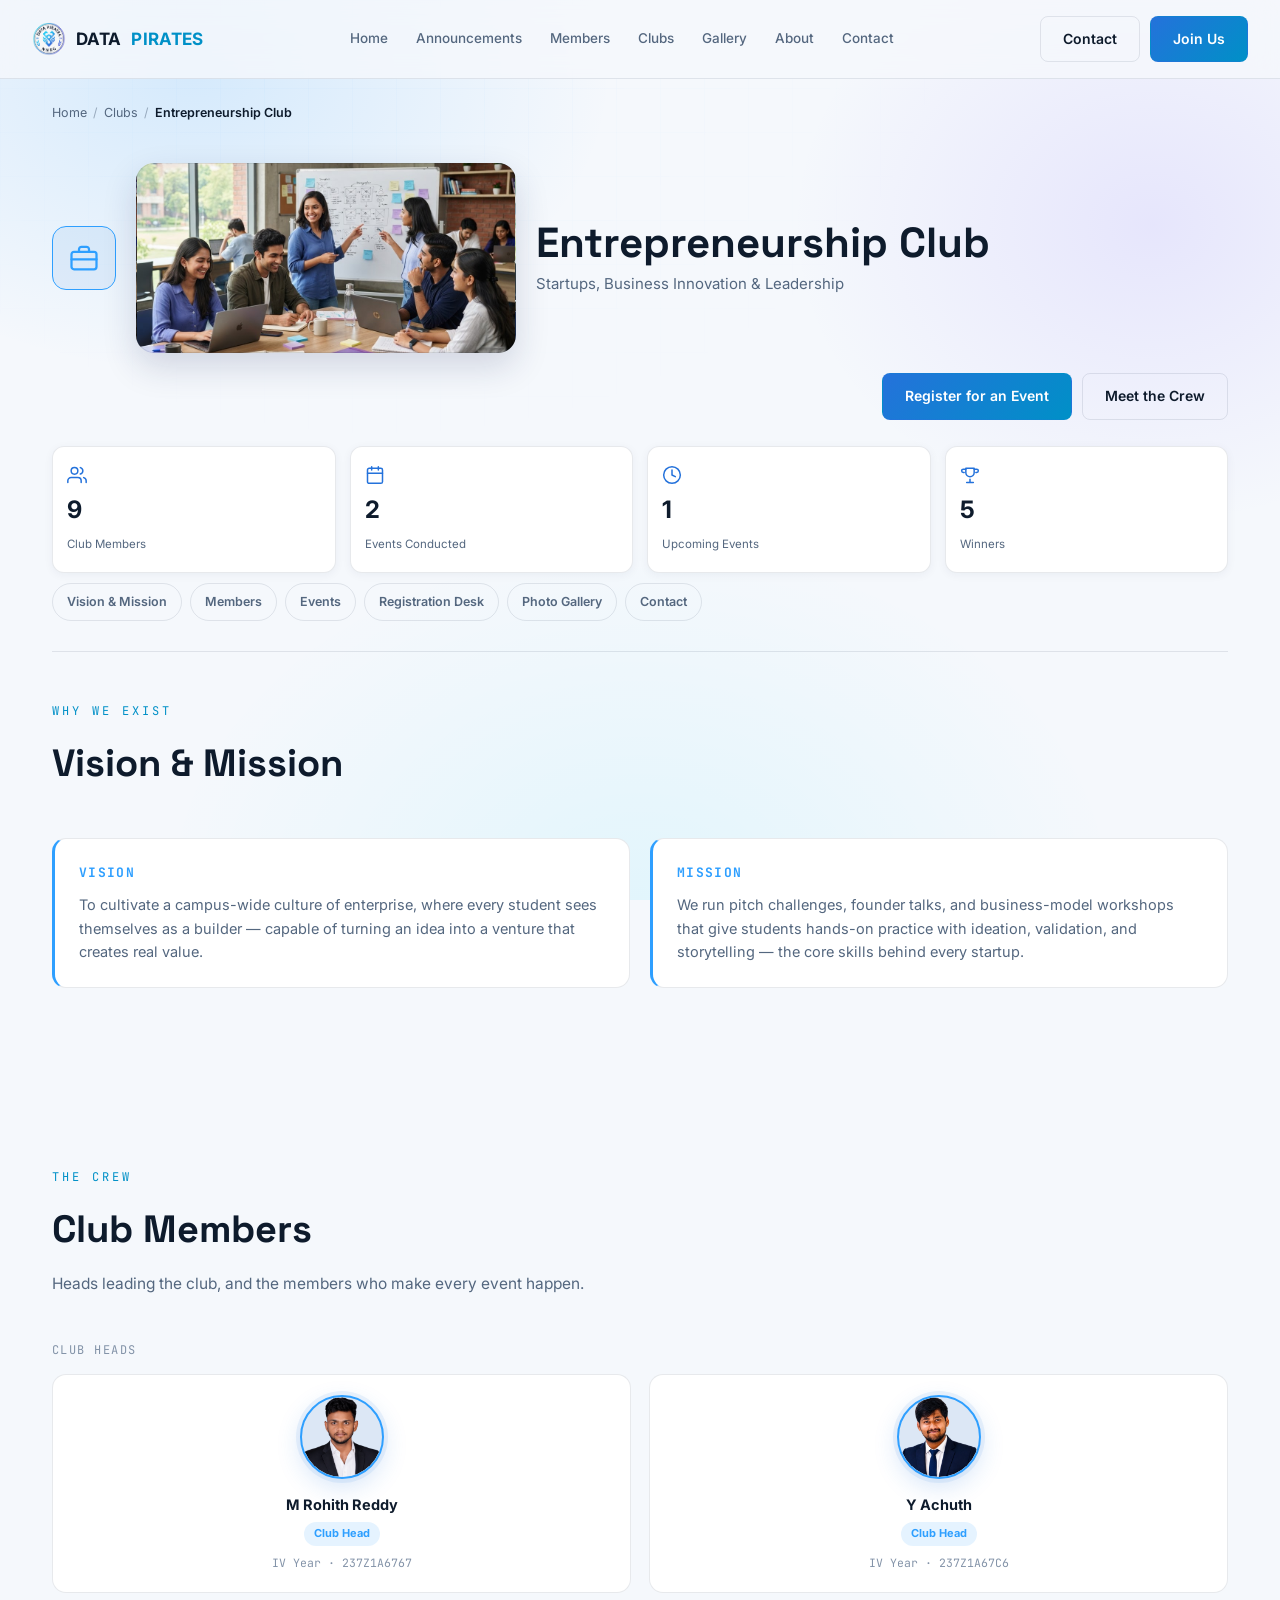
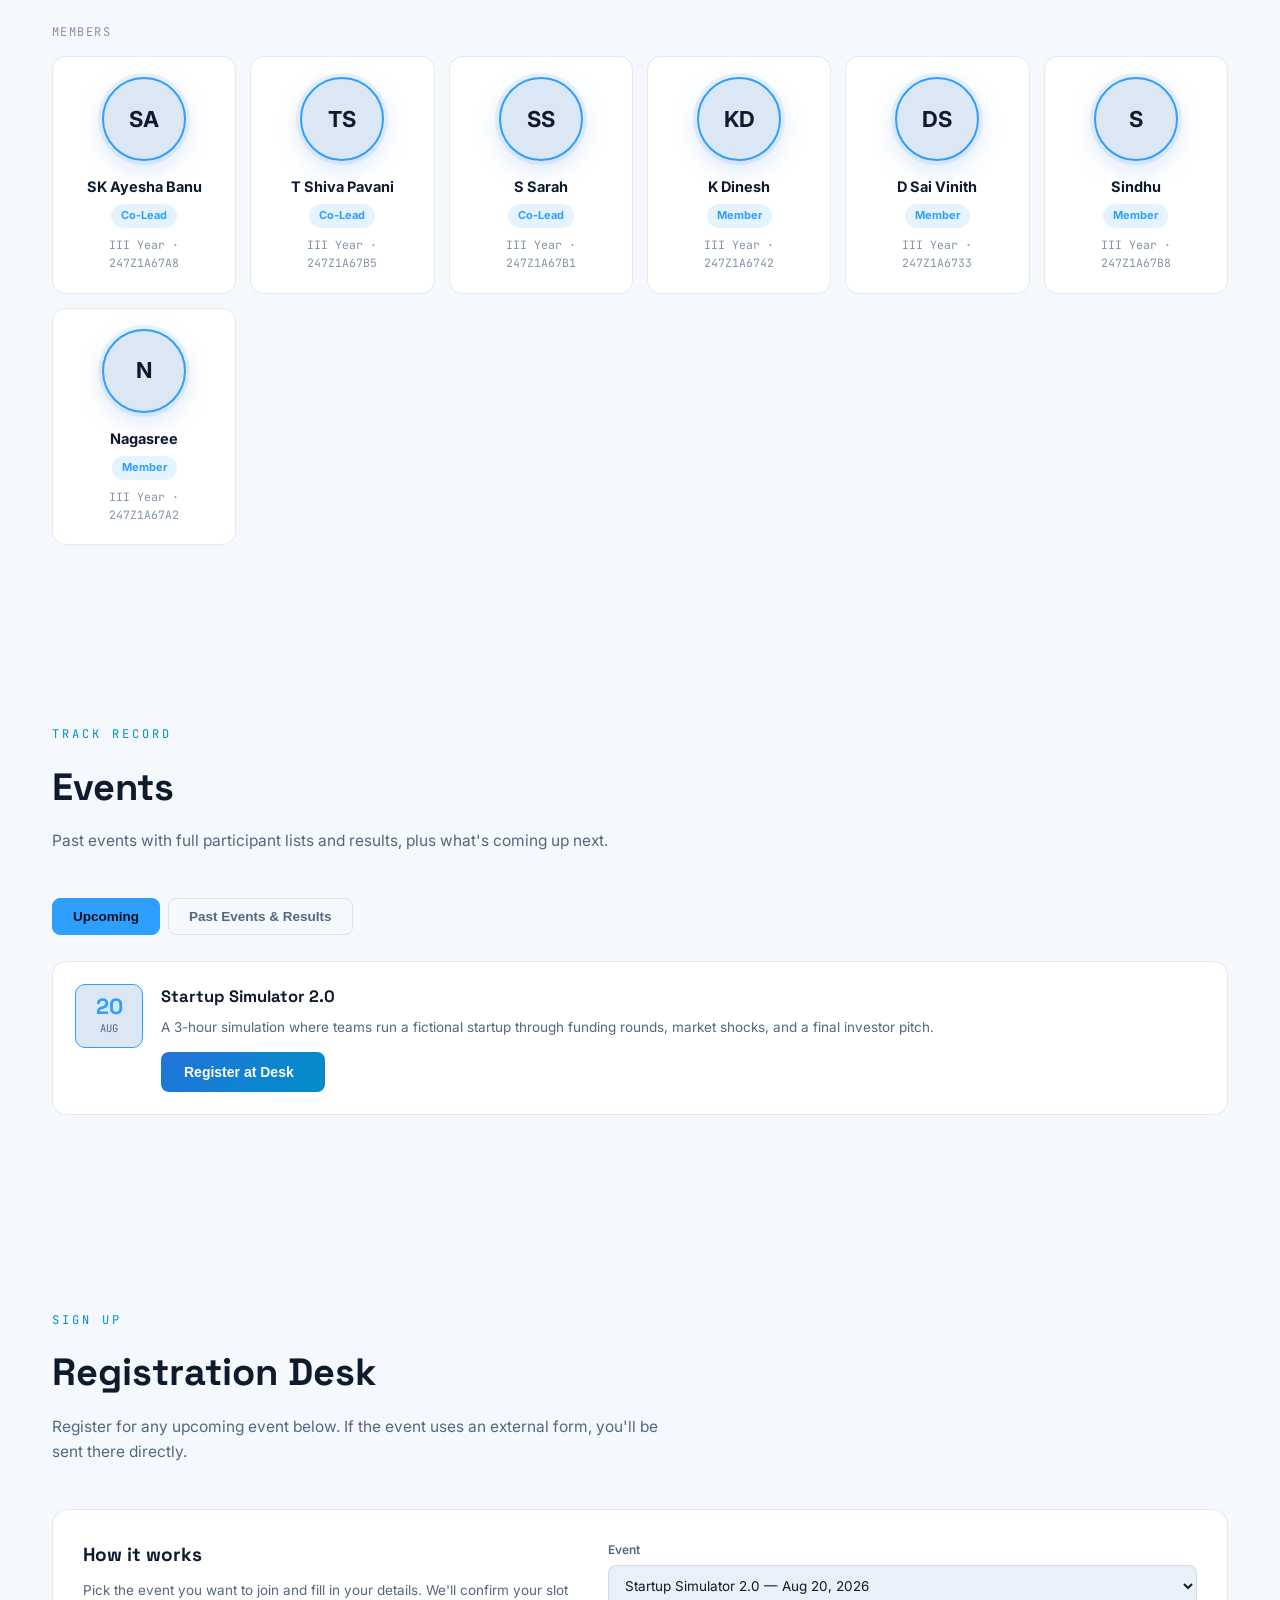
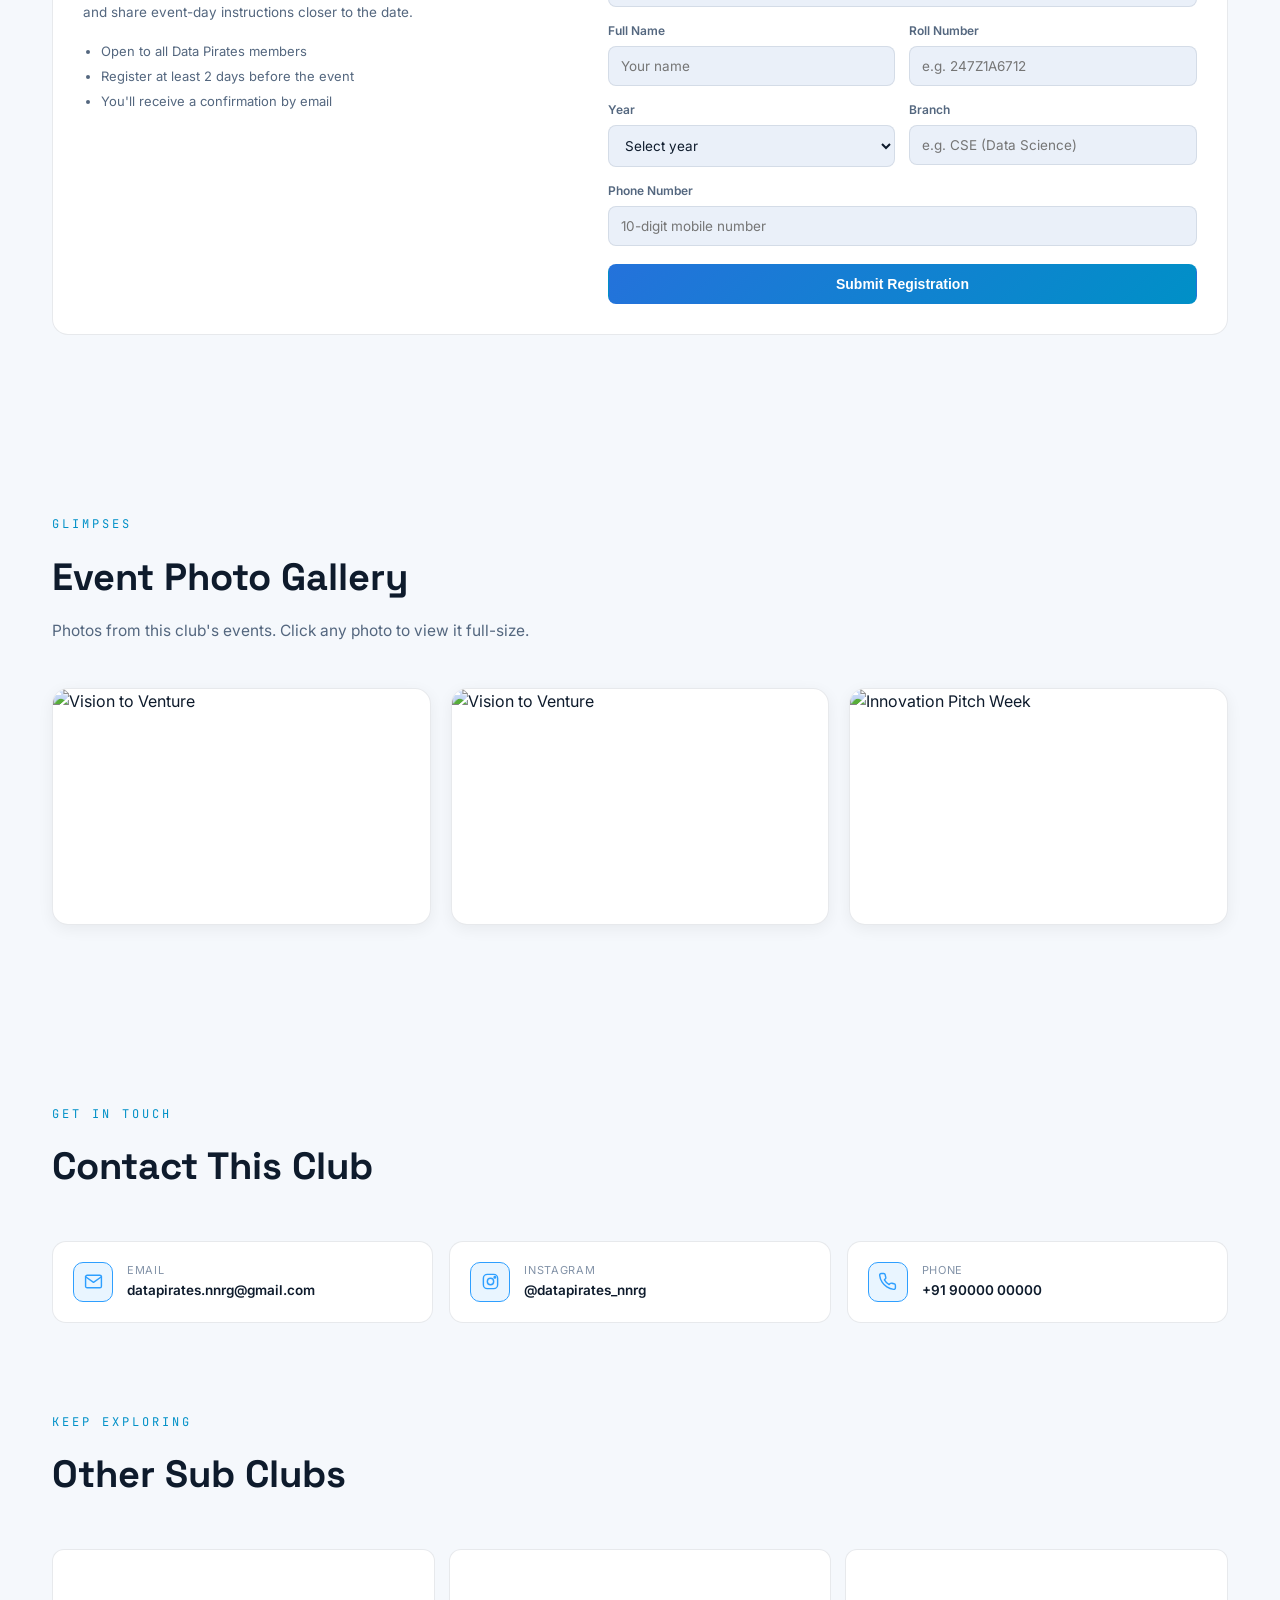
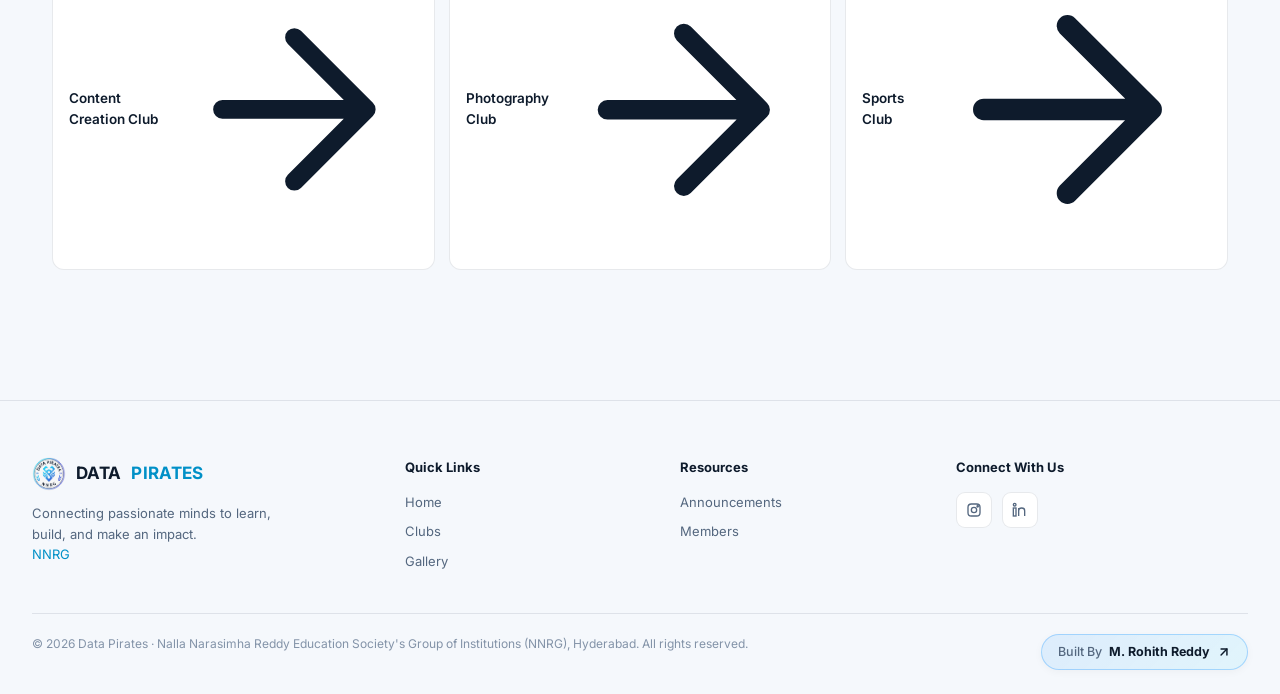
==== commit 3ed0365c: "feat: add hero images and related CSS for club pages Co-authored-by: Maram Rohith Reddy <199502183+r" ====
--- a/clubs/entrepreneurship-club.html
+++ b/clubs/entrepreneurship-club.html
@@ -58,6 +58,7 @@
     <!-- CLUB HERO -->
     <section class="club-hero" style="padding-bottom:0;">
       <div class="club-icon" id="clubHeroIcon"></div>
+      <div class="club-hero-photo" id="clubHeroPhoto" aria-label="Entrepreneurship Club activity photo"></div>
       <div>
         <h1 id="clubHeroName">Club Name</h1>
         <p class="tagline" id="clubHeroTagline">Tagline</p>
--- a/clubs/club.css
+++ b/clubs/club.css
@@ -52,6 +52,31 @@
 .club-hero .club-icon svg {
   width: 30px;
   height: 30px;
+}
+
+.club-hero-photo {
+  width: min(380px, 38vw);
+  min-height: 190px;
+  aspect-ratio: 16 / 8;
+  border-radius: 18px;
+  background-color: var(--surface-2);
+  background-position: center;
+  background-size: cover;
+  box-shadow: 0 14px 34px rgba(23, 36, 84, .16);
+  border: 1px solid var(--border);
+  order: 2;
+}
+
+.club-hero h1 {
+  order: 3;
+}
+
+.club-hero > div:nth-of-type(3) {
+  order: 4;
+}
+
+.club-hero-actions {
+  order: 5;
 }
 
 .club-hero h1 {
